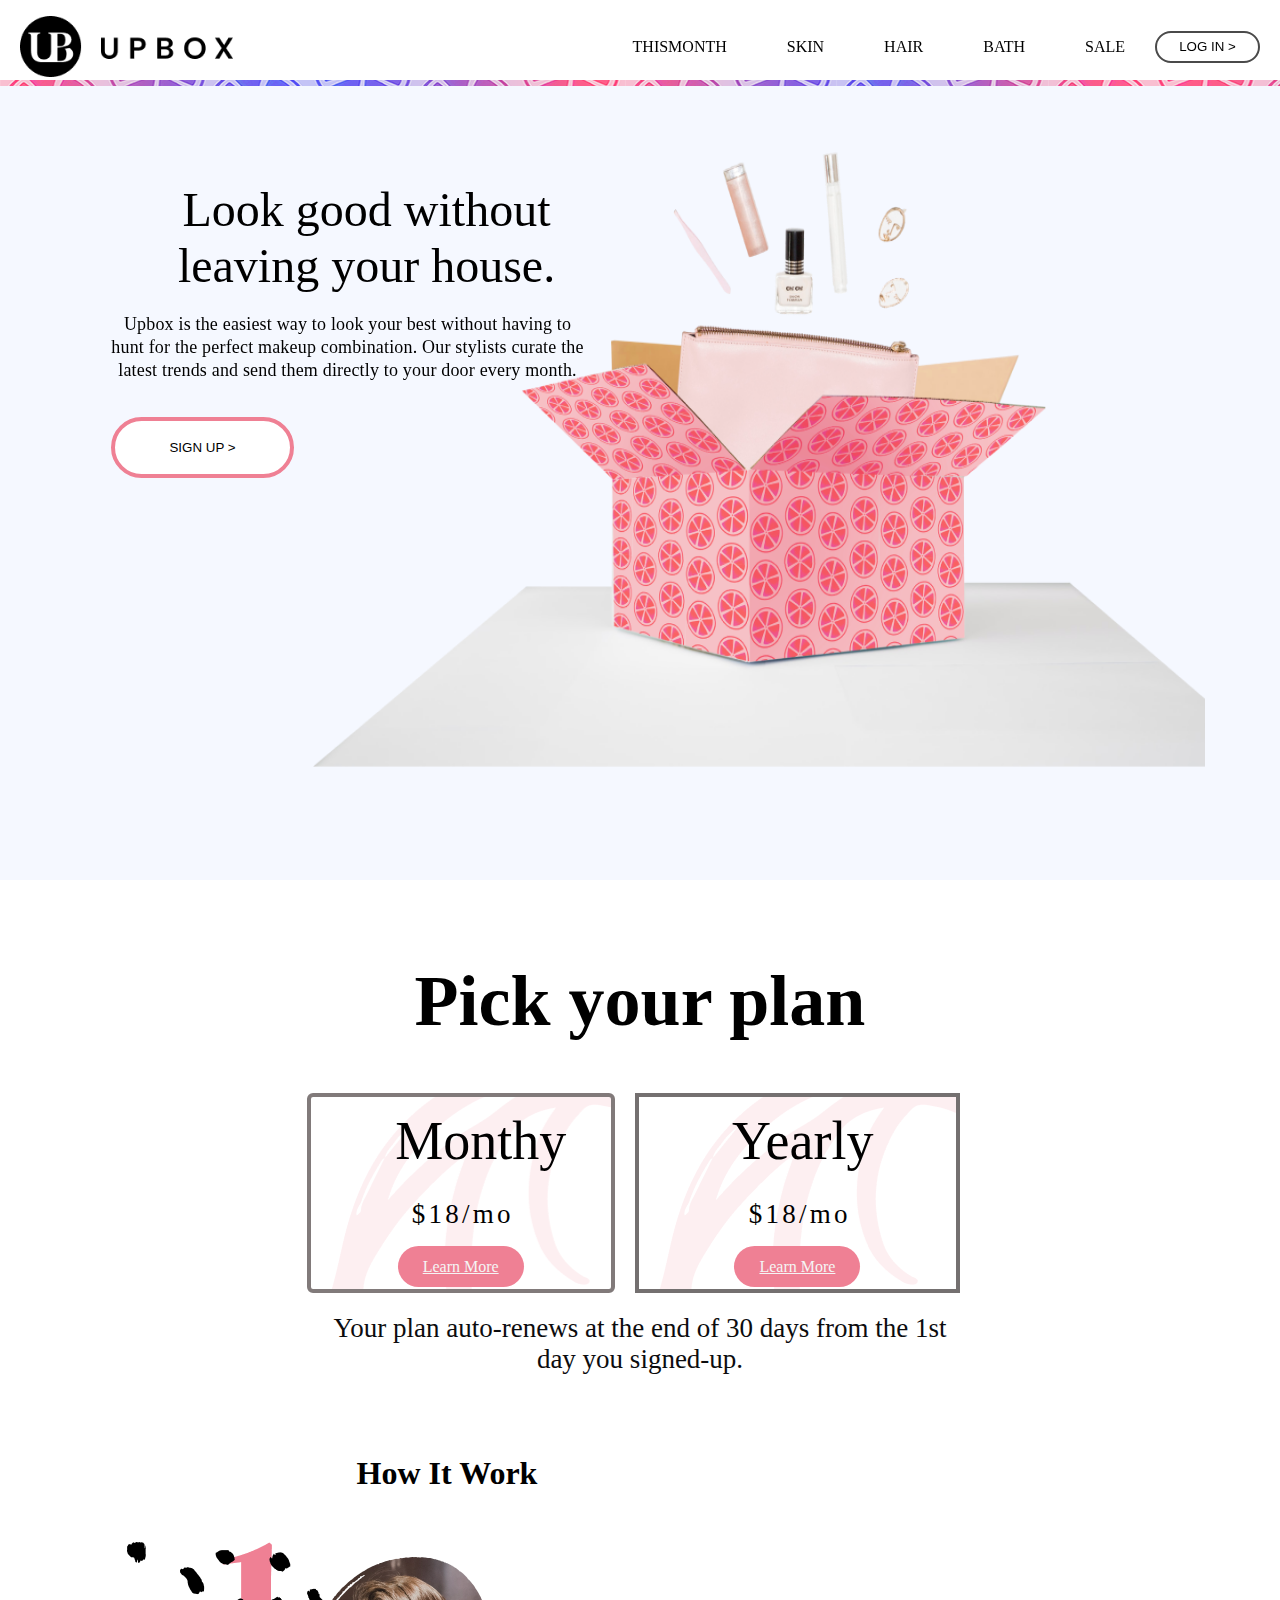
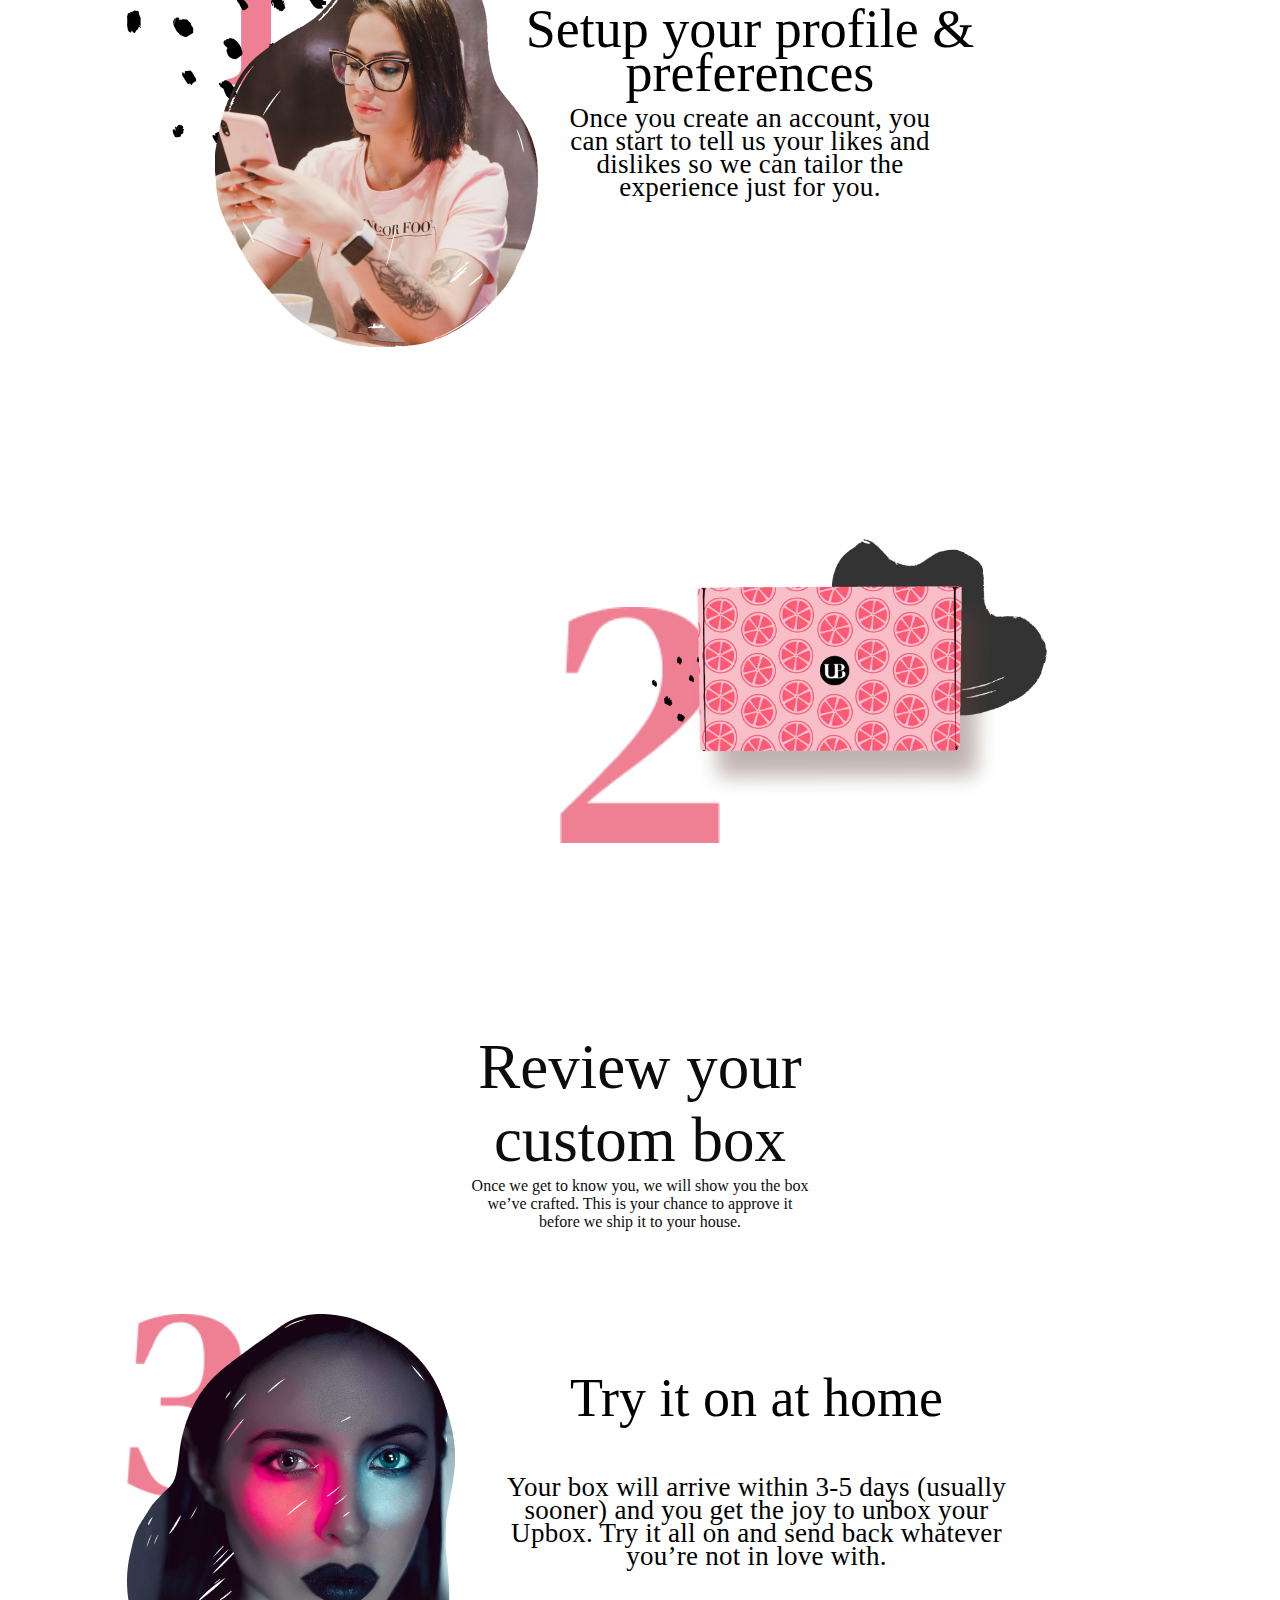
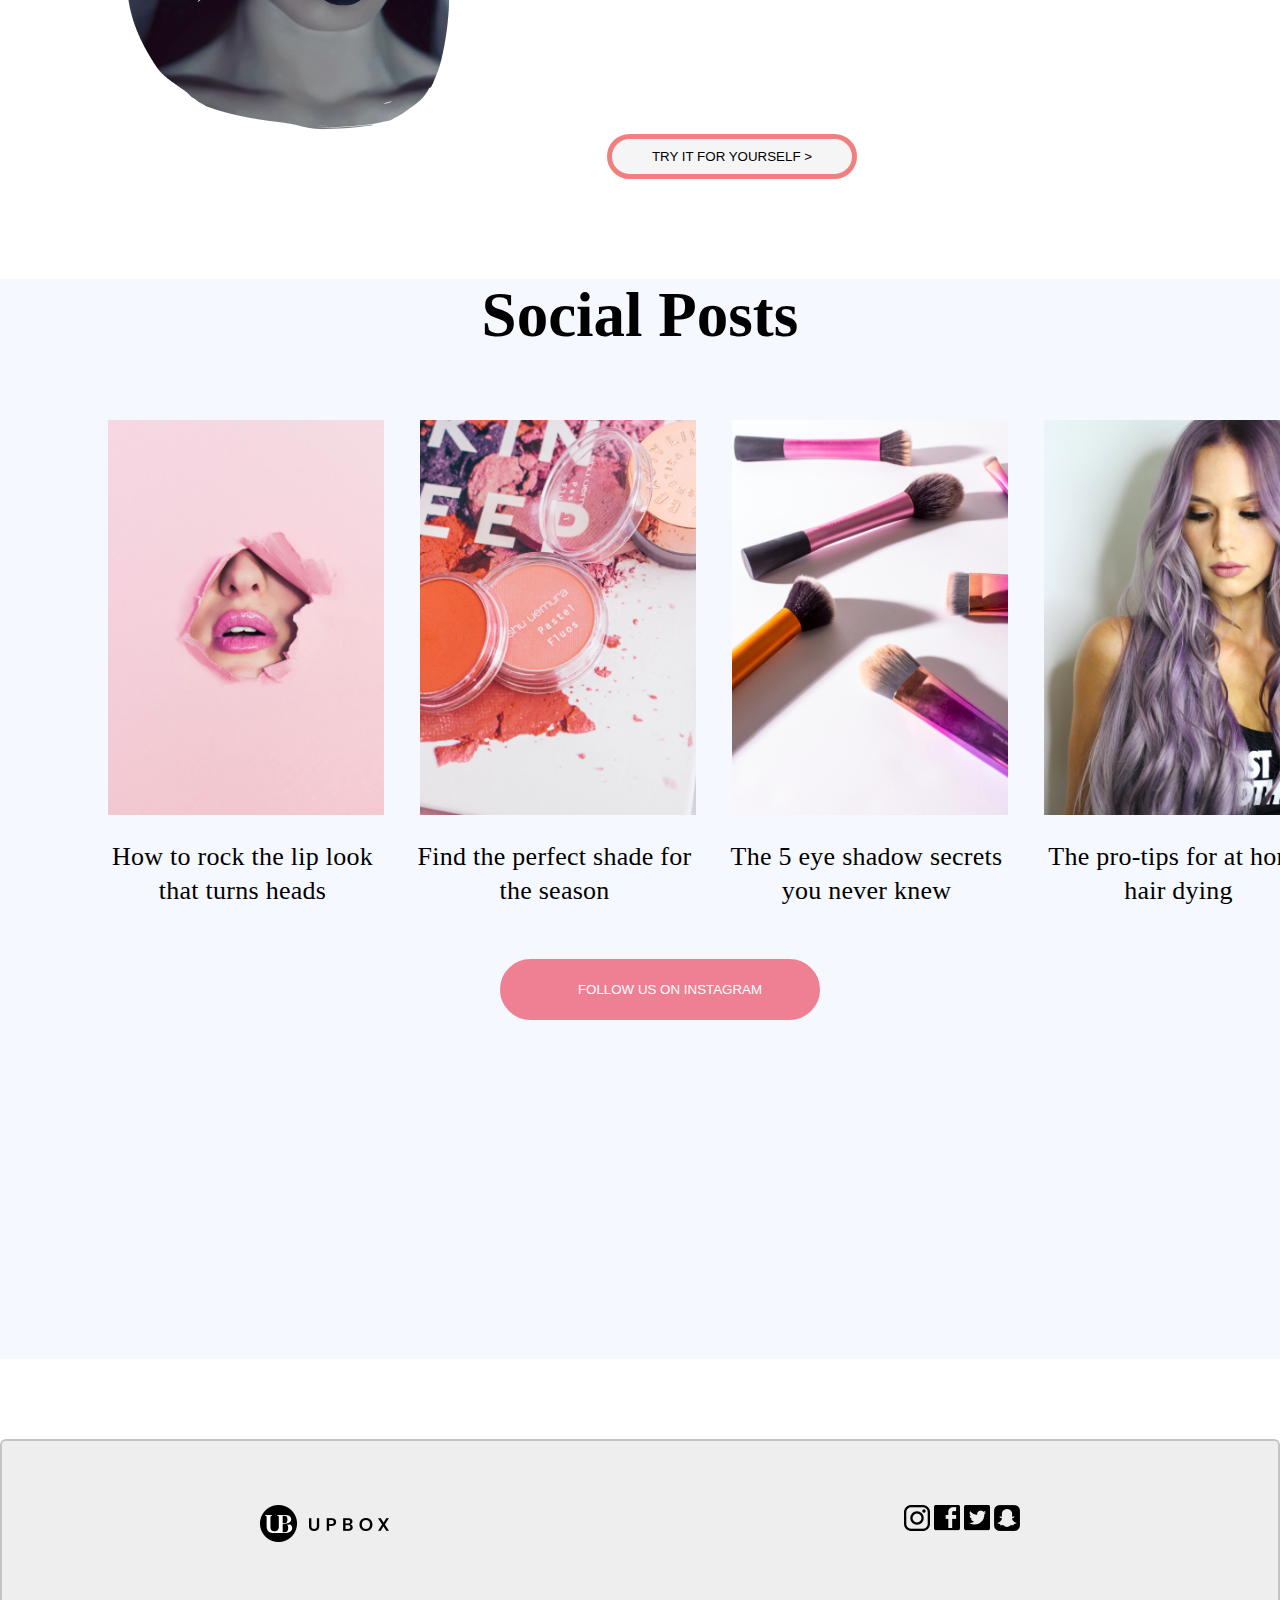
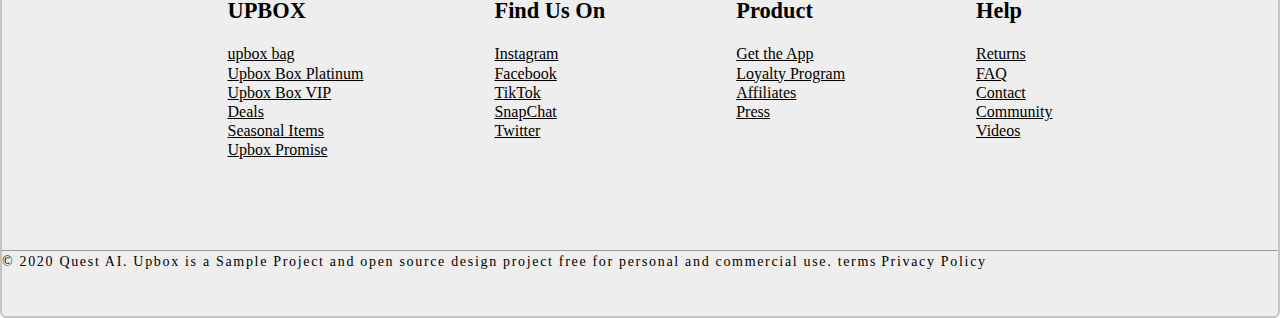
==== index.html @ d3a693ea "first commit" ====
<!DOCTYPE html>
<html lang="en">

<head>
  <meta charset="UTF-8" />
  <meta http-equiv="X-UA-Compatible" content="IE=edge" />
  <meta name="viewport" content="width=device-width, initial-scale=1.0" />
  <title>tablate</title>
  <link rel="stylesheet" href="index.css" />
</head>

<body>
  <img class="top-navbar" src="image/TOPBAR 1.png" alt="topnavbar" />
  <nav class="navbar">
    <img class="logo" src="image/Logo.png" alt="logo" />
    <ul class="nav-links">
      <li class="active"><a href="#"></a>THISMONTH</li>
      <li><a href="#"></a>SKIN</li>
      <li><a href="#"></a>HAIR</li>
      <li><a href="#"></a>BATH</li>
      <li><a href="#"></a>SALE</li>
      <button class="ctn-1">LOG IN ></button>

      <!-- <li><a href="#" class="ctn-1">LOG IN ></a></li> -->
    </ul>
    <img src="image/Hamburger.png" alt="" class="menu-btn">
  </nav>

  <!-- <header> -->
    <section class="hero">
    <div class="main-hero-section">
      <div class="hero-left-side">
        <h1>
          Look good without <br />
          leaving your house.
        </h1>
        <p>
          Upbox is the easiest way to look your best without having to hunt
          for the perfect makeup combination. Our stylists curate the latest
          trends and send them directly to your door every month.
        </p>
        <button class="signup">SIGN UP ></button>
      </div>
      <div class="hero-right-side">
        <img src="image/BOX(2).png" alt="heropage" />
      </div>
    </div>
  <!-- </header> -->
    </section>

  <section class="events">
    <div class="title">
      <h1>Pick your plan</h1>
      <div class="line"></div>
  </div>
  <div class="row">
      <div class="col1">
          <h4>Monthy</h4>
          <p>$18/mo</p>
          <a href="#" class="ctn">Learn More</a>
      </div>
          <div class="col2">
              <h4>Yearly</h4>
              <p>$18/mo</p>
              <a href="#" class="ctn">Learn More</a>
          </div>
      
  </div>
  <p>Your plan auto-renews at the end of 
    30 days from the 1st day you signed-up.</p>
  </section>

  <section class="explore">
    <!-- <div class="title"> -->
      <h1>How It Work</h1>
      <div class="line"></div>
    <!-- </div> -->

    <div class="common-section">
      <div class="left-side">
        <figure>
          <img src="image/Group 2.png" alt="section2" />
        </figure>
      </div>
      <div class="right-side">
        <h2>Setup your profile & preferences</h2>
        <p>
          Once you create an account, you can start to tell us your likes and
          dislikes so we can tailor the experience just for you.
        </p>
      </div>
    </div>
  </section>
  <section class="section-4">
    <div class="main-d">
      <img src="image/Group 1.png" alt="" />
      <div class="ss">
        <p class="pp">Review your <br>custom box</p>

        <p>
          Once we get to know you, we will show you the box <br>we’ve crafted.
          This is your chance to approve it<br> before we ship it to your house.
        </p>
      </div>
  </section>
  <section class="explore-2">
    <div class="common-section-2">
      <div class="left-side">
        <figure>
          <img src="image/Mask Group(1).png" alt="">
        </figure>
      </div>
      <div class="right-side">
        <h2>Try it on at home</h2>
        <p>
          Your box will arrive within 3-5 days (usually sooner) and you get
          the joy to unbox your Upbox. Try it all on and send back whatever
          you’re not in love with.
        </p>
      </div>
    </div>
    <button class="try-btn">TRY IT FOR YOURSELF ></button>

  </section>

  <section class="section-6">
    <h2>Social Posts</h2>

    <div class="hed">
      <div class="task">
        <img src="image/img1.png" alt="" />
        <p>How to rock the lip look that turns heads</p>
      </div>
      <div class="task">
        <img src="image/img2.png" alt="" />
        <p>Find the perfect shade for the season</p>
      </div>
      <div class="task">
        <img src="image/img3.png" alt="" />
        <p>The 5 eye shadow secrets you never knew</p>
      </div>
      <div class="task">
        <img src="image/img4.png" alt="" />
        <p>The pro-tips for at home hair dying</p>
      </div>
    </div>
    <button class="btn">FOLLOW US ON INSTAGRAM</button>
  </section>
  <footer class="footer-back">
    <div class="section-footer">
      <div class="left-side-foter">
        <div class="logo-icon">
          <img class="lo" src="image/Logo.png" alt="logo" />
        </div>
        <div class="logo-icon">
          <img src="image/ig.png" alt="logo" />
          <img src="image/fb.png" alt="logo" />
          <img src="image/tw.png" alt="logo" />
          <img src="image/sc.png" alt="logo" />
        </div>
      </div>
      <div class="right">
        <div class="footer-div-2">
          <h4>UPBOX</h4>
          <a href="#">
            <li>upbox bag</li>
          </a>
          <a href="#">
            <li>Upbox Box Platinum</li>
          </a>
          <a href="#">
            <li>Upbox Box VIP</li>
          </a>
          <a href="#">
            <li>Deals</li>
          </a>
          <a href="#">
            <li>Seasonal Items</li>
          </a>
          <a href="#">
            <li>Upbox Promise</li>
          </a>
        </div>
        <div class="footer-div-2">
          <h4>Find Us On</h4>
          <a href="#">
            <li>Instagram</li>
          </a>
          <a href="#">
            <li>Facebook</li>
          </a>
          <a href="#">
            <li>TikTok</li>
          </a>
          <a href="#">
            <li>SnapChat</li>
          </a>
          <a href="#">
            <li>Twitter</li>
          </a>
        </div>
        <div class="footer-div-2">
          <h4>Product</h4>
          <a href="#">
            <li>Get the App</li>
          </a>
          <a href="#">
            <li>Loyalty Program</li>
          </a>
          <a href="#">
            <li>Affiliates</li>
          </a>
          <a href="#">
            <li>Press</li>
          </a>
        </div>
        <div class="footer-div-2">
          <h4>Help</h4>
          <a href="#">
            <li>Returns</li>
          </a>
          <a href="#">
            <li>FAQ</li>
          </a>
          <a href="#">
            <li>Contact</li>
          </a>
          <a href="#">
            <li>Community</li>
          </a>
          <a href="#">
            <li>Videos</li>
          </a>
        </div>
      </div>
    </div>
    <hr>
    <div class="footer-BG">
      <p>
        © 2020 Quest AI. Upbox is a Sample Project and open source design
        project free for personal and commercial use.
      </p>
      <p>terms</p>
      <p>Privacy Policy</p>
    </div>
  </footer>

  <script>
    const menuBtn = document.querySelector(".menu-btn");
    const navLinks = document.querySelector(".nav-links");
    menuBtn.addEventListener("click", () => {
      navLinks.classList.toggle("mobile-menu");
      console.log("click me");
    });
  </script>



</body>

</html>

<!-- 
  <!DOCTYPE html>
  <html lang="en">
    <head>
      <meta charset="UTF-8" />
      <meta http-equiv="X-UA-Compatible" content="IE=edge" />
      <meta name="viewport" content="width=device-width, initial-scale=1.0" />
      <title>Document</title>
      <link rel="stylesheet" href="tablat.css" />
    </head>
    <body>
      <nav class="navbar">
          <img class="logo" src="image/Logo.png" alt="logo">
          <ul class="nav-links">
          <li class="active"><a href="#"></a>Home</li>
          <li><a href="#"></a>Tours</li>
          <li><a href="#"></a>Explore</li>
          <li><a href="#"></a>About</li>
          <li class="ctn"><a href="#" class="ctn">Contact</a></li>
        </ul>
        <img src="image/Hamburger.png" alt="" class="menu-btn" />
      </nav>
  
      <header>
          <div class="main-hero-section">
              <div class="hero-left-side">
                <h1>
                  Look good without <br />
                  leaving your house.
                </h1>
                <p>
                  Upbox is the easiest way to look your best without having to hunt
                  for the perfect makeup combination. Our stylists curate the latest
                  trends and send them directly to your door every month.
                </p>
                <button>SIGN UP ></button>
              </div>
              <div class="hero-right-side">
                <img src="image/BOX(2).png" alt="heropage" />
              </div>
            </div>
    
      </header> -->
---- index.css ----
* {
  margin: 0;
  padding: 0;
  box-sizing: border-box;
}
.explore-2 figure {
  background-image: url(image/3.png);
  margin-top: 3px;
  background-size: 120px;
  background-repeat: no-repeat;
  background-position: 0px 0px;
}

.section-4 img {
  background-image: url(image/2\(1\).png);
  background-size: 10rem;
  background-repeat: no-repeat;
  background-position: 150px 200px;
}
body .top-navbar {
  /* display: block; */
  position: fixed;
  position: top;
}

.navbar {
  /* background-color: #ffffff; */
  margin-top: 10;
  position: fixed;
  display: flex;
  justify-content: space-between;
  padding: 20px;
}
ul {
  list-style: none;
}

.nav-links {
  display: flex;
  align-items: center;
}
.nav-links li {
  margin: 0 30px;
}
nav {
  /* position: fixed; */
  height: 101px;
  left: 0px;
  right: 0px;
  top: -4px;
}
.ctn-1 A {
  text-decoration: none;
}
.ctn-1 {
  box-sizing: border-box;

  /* position: absolute; */
  width: 105px;
  height: 32px;
  left: 0px;
  top: 0px;

  background: #ffffff;
  border: 2px solid #4a4a4a;
  border-radius: 300px;
}

.ctn {
  width: 300px;
  height: 61px;
  left: 184px;
  top: 177px;

  margin: 5 10px;
  padding: 12px 25px;
  background-color: #ef8094;
  border-radius: 30px;
  color: whitesmoke;
}

.hero {
  background: #f5f8ff;
  height: 800px;
  width: 1440px;
  left: 0px;
  top: 0px;
  border-radius: 0px;
}

.main-hero-section .hero-left-side {
  flex-direction: column;
  position: absolute;
  width: 511px;
  height: 318px;
  left: 111px;
  top: 182px;
}

.main-hero-section .hero-left-side p {
  position: absolute;
  width: 473px;
  height: 96px;
  left: 0px;
  top: 131px;

  font-family: "DM Sans";
  font-style: normal;
  font-weight: 400;
  font-size: 18px;
  line-height: 23px;
  letter-spacing: 0.01em;

  color: #000000;
}

.main-hero-section .hero-left-side h1 {
  position: absolute;
  width: 511px;
  height: 112px;
  left: 0px;
  top: 0px;

  font-family: "DM Serif Display";
  font-style: normal;
  font-weight: 400;
  font-size: 48px;
  line-height: 56px;

  /* or 117% */

  color: #000000;
}
.main-hero-section .hero-left-side button {
  position: absolute;
  width: 183px;
  height: 61px;
  left: 0px;
  top: 235px;

  background: #ffffff;
  border: 4px solid #ef8094;
  border-radius: 300px;
}

.main-hero-section .hero-right-side img {
  /* background-color: #ef8094; */
  position: absolute;
  width: 892px;
  height: 800px;
  left: calc(50% - 1092px / 2 + 218.5px);
  top: 150px;
  z-index: 1;
}

/* .main-hero-section .hero-right-side {
  background: url(image/Marker.png);
  background-repeat: no-repeat;

  width: 276.32px;
  height: 398.26px;
  margin-left: calc(50% - 15.32px / 2 + 100.99px);
  top: 143.58px;
} */

section {
  text-align: center;
  width: 50%;
  margin: 80px auto;
  /* padding: 20px; */
}
.title {
  text-align: center;
  font-size: 4vmin;
  color: #000000;
}
/* .line {
  width: 245.22px;
  height: 16.79px;
  margin-left: calc(14% - 245.22px / 2 + 247.96px);
  top: 77.38px;

  background: #000000;
  transform: rotate(-178.84deg);
} */

.row {
  display: flex;
  /* align-items: center; */
  justify-content: space-around;
}

.row h4 {
  width: 131px;
  height: 49px;
  left: calc(0% - 131px / 2 - 5px);
  top: 50px;

  font-family: "DM Serif Text";
  font-style: normal;
  font-weight: 500;
  font-size: 6vmin;
  line-height: 49px;
  text-align: center;
  z-index: 1;
  color: #000000;
}
.row p {
  width: 173px;
  height: 57px;
  margin-left: calc(52% - 173px / 2 - 4px);
  margin-bottom: 15px;
  font-family: "DM Sans";
  font-style: normal;
  font-weight: 400;
  font-size: 44px;
  line-height: 57px;
  text-align: center;
  letter-spacing: 0.12em;

  color: #000000;
}
.events p {
  margin-top: 20px;
  font-size: 3vmin;
}
.row .col2 {
  background-image: url(image/Vector\(1\).png);

  box-sizing: border-box;
  width: 575px;
  height: 200px;
  margin-left: 20px;
  top: 0px;

  border: 4px solid #747070;
}
.row .col1 {
  background-image: url(image/Vector\(1\).png);
  box-sizing: border-box;

  width: 545px;
  height: 200px;
  margin-left: calc(40% - 575px / 2);
  top: 0px;
  border: 4px solid #817a7a;
  border-radius: 6px;
}
.row .col:hover {
  border-color: #368ef3;
}
.events .row {
  padding-left: 30px;
  justify-content: space-between;
  margin-top: 50px;
}

h4 {
  font-size: 3vmin;
  color: #1f1f22;
  margin: 20px auto;
}
p {
  text-align: center;
  color: #0c0c0e;
}

.events .ctn {
  margin-top: 30px;
}
.explore {
  margin-left: calc(50% - 1237px / 2 + 105.5px);
}
.explore .common-section {
  margin-top: 50px;
  display: flex;
}
.explore .common-section .left-side {
  width: 257.47px;
  height: 385.41px;
  left: 32.76px;
  top: 3.12px;
}

.explore .common-section .left-side {
  background-image: url(image/1.png);
  background-repeat: no-repeat;
  /* backface-visibility: inherit; */
  /* background-clip: border-box; */
  background-position-x: center;
  min-zoom: 3%;
  z-index: 4;
}
.explore .common-section .right-side {
  width: 511px;
  height: 149px;
  margin-left: 45px;
  margin-top: 65px;
  flex-direction: column;
  font-family: "DM Serif Text";
  font-style: normal;
  font-weight: 400;
  font-size: 36px;
  line-height: 44px;
  color: #000000;
}

.explore .common-section .right-side h2 {
  width: 511px;
  height: 100px;
  margin-left: 65px;
  top: 65px;

  font-family: "DM Serif Text";
  font-style: normal;
  font-weight: 400;
  font-size: 6vmin;
  line-height: 44px;
  color: #000000;
}

.explore .common-section .right-side p {
  margin-bottom: 20px;
  margin-left: 130px;
  /* width: 40px; */

  font-family: "DM Sans";
  font-style: normal;
  /* font-weight: 200; */
  font-size: 3vmin;
  line-height: 23px;
  letter-spacing: 0.01em;

  color: #000000;
}

.section-4 {
  /* background-color: rebeccapurple; */
  flex-direction: column;
  margin-bottom: 40px;
}
.section-4 img {
  margin-left: 90px;
  height: 500px;
  /* background-color: aqua; */
  margin-bottom: 120px;
}

.section-4 .ss {
  padding-top: 0px;
}
.section-4 .pp {
  /* margin-bottom: 2000px; */
  font-size: 7vmin;
}

.explore-2 {
  margin-left: calc(50% - 1237px / 2 + 105.5px);
  /* margin-top: 1318px; */
}
.explore-2 .common-section-2 {
  margin-top: 50px;
  display: flex;
}

.explore-2 .common-section-2 .right-side {
  width: 511px;
  height: 149px;
  margin-left: 45px;
  margin-top: 65px;
  flex-direction: column;
  font-family: "DM Serif Text";
  font-style: normal;
  font-weight: 400;
  font-size: 36px;
  line-height: 44px;
  color: #000000;
}

.explore-2 .common-section-2 .right-side h2 {
  width: 511px;
  height: 100px;
  left: 474px;
  top: 65px;

  font-family: "DM Serif Text";
  font-style: normal;
  font-weight: 400;
  font-size: 6vmin;
  line-height: 44px;
  color: #000000;
}

.explore-2 .common-section-2 .right-side p {
  margin-bottom: 20px;

  font-family: "DM Sans";
  font-style: normal;
  font-size: 3vmin;
  line-height: 23px;
  letter-spacing: 0.01em;

  color: #000000;
}
.try-btn {
  margin-bottom: 20px;
  margin-left: 480px;
  border: solid 5px;
  border-color: lightcoral;
  background: whitesmoke;
  height: 45px;
  width: 250px;
  color: black;
  border-radius: 300px;
}
.try-btn:hover {
  border-radius: 300px;
  border-color: #6ca7eb;
}

.section-6 {
  height: 120vh;
  width: 100%;
  background: #f5f8ff;
}
.section-6 .hed {
  display: flex;
  justify-items: center;
  margin-left: 90px;
  /* margin: 30px 30px 80px 30px; */
}
.section-6 h2 {
  margin-top: 80px;
  font-family: "DM Serif Text";
  font-style: normal;
  font-size: 7vmin;
  text-align: center;

  color: #000000;
}
.section-6 .hed {
  /* padding-top: 40px; */
  text-align: center;
  font-size: 3vmin;
  width: 30px;
  margin-top: 50px;
  font-family: "DM Serif Text";
  font-style: normal;
}
.section-6 .task p {
  width: 305px;
  height: 119px;
  left: 0px;
  top: 568px;

  font-family: "DM Sans";
  font-style: normal;
  font-weight: 400;
  font-size: 26px;
  line-height: 34px;
  letter-spacing: 0.01em;

  color: #000000;
}

.section-6 .task img {
  padding: 18px;

  width: 312px;
  height: 431px;
  left: 0px;
  top: 106px;
}
.section-6 .btn {
  box-sizing: border-box;

  width: 320px;
  height: 61px;
  margin-left: 40px;
  top: 0px;

  background: #ef8094;
  border: 4px solid #ef8094;
  border-radius: 300px;
  color: #ffffff;
}
.section-6 button {
  padding-left: 20px;
}

footer {
  width: 100%;
  height: 49vh;
}

footer {
  box-sizing: border-box;
  position: absolute;
  height: 479px;
  background: #eeeeee;
  border: 2px solid #c4c4c4;
  border-radius: 6px;
  list-style: none;
}
footer:hover {
  border: solid 25pz;
  border-color: #eb5470;
}

footer .section-footer .left-side-foter {
  /* padding: 0 2rem; */
  display: flex;
  justify-content: space-around;
}
footer .section-footer .left-side-foter .logo-icon {
  /* padding: 0 10rem; */
  grid-template-columns: 1fr 1fr;

  /* padding: 20rem; */
}
footer .section-footer .right {
  padding: 0 10rem;
  display: flex;
  justify-content: space-around;
}
footer .section-footer .left-side-foter .logo-icon .lo {
  /* padding: 1rem; */
  width: 129px;
  height: 37px;
  left: 4px;
  top: 27px;
}

.section-footer .left-side-foter .logo-icon {
  margin-top: 4rem;
}

footer .section-footer .right {
  margin-top: 2rem;
}

footer div h4 {
  color: #000000;
  font-size: 1.4rem;
  text-transform: capitalize;
}

footer div a {
  color: black;
  width: 2rem;
  font: size 1vmin;
  line-height: 120%;
}

footer hr {
  margin-top: 90px;
}
footer .footer-BG p {
  width: 1059px;
  height: 29px;
  left: 110px;
  top: 4715px;
  text-align: center;
  display: inline;

  font-family: "DM Sans";
  font-style: normal;
  font-weight: 500;
  font-size: 14px;
  line-height: 18px;
  letter-spacing: 0.12em;

  color: #000000;
}

@media only screen and (max-width: 810px) {
  .top-navbar {
    position: fixed;
    height: 10px;
    left: 0px;
    right: 0px;
    top: 0px;

    background: url(TOPBAR.png);
  }

  .navbar {
    position: fixed;
    height: 70px;
    left: 0px;
    right: 0px;
    top: 11px;

    background: #ffffff;
  }
  ul {
    list-style: none;
  }

  .nav-links {
    display: flex;
    align-items: center;
  }
  .nav-links li {
    margin: 0 30px;
  }
  nav {
    position: fixed;
    height: 101px;
    left: 0px;
    right: 0px;
    top: -4px;
  }

  .ctn {
    padding: 8px 15px;
    background-color: #ef8094;
    border-radius: 30px;
    color: whitesmoke;
  }

  .events {
    width: 675px;
    height: 325px;
    left: calc(50% - 675px / 2 + 0.5px);
    top: 578px;
  }

  .row {
    display: flex;
    align-items: center;
    padding: 30px;
    justify-content: space-between;
  }
  .row .col div {
    width: 80%;
  }
  .row .col {
    background-image: url(image/Vector\(1\).png);
    display: flex;
    width: 300px;
    height: 160px;
    border: solid 2px;
    flex-direction: column;
    align-items: center;
  }
  .row .col1 .col2:hover {
    border-color: #368ef3;
  }
  .events .row {
    margin-top: 50px;
  }

  h4 {
    font-size: 3vmin;
    color: #1f1f22;
    margin: 20px auto;
  }
  p {
    text-align: center;
    color: #0c0c0e;
  }

  .events .ctn {
    margin-top: 30px;
  }
  .events p {
    margin-top: 0px;
    font-size: 3vmin;
  }
  .explore {
    padding-left: 80px;
  }
  .explore .common-section .left-side img {
    width: 297.47px;
    height: 355.41px;
    margin-left: 47.76px;
    top: 3.12px;
  }
  .explore .common-section {
    width: 730.47px;
    height: 315.42px;
    margin-left: 36.38px;
    top: 89.83px;
    margin-top: 50px;
    display: flex;
  }

  .explore h1 {
    text-decoration: underline;
    position: relative;

    width: 406.07px;
    height: 118.41px;
    left: 202.64px;
    top: 0px;
    font-family: "DM Serif Text";
    font-style: normal;
    font-weight: 400;
    font-size: 42px;
    line-height: 56px;
    /* or 133% */
    text-align: center;
    color: #000000;
  }

  .explore-2 figure {
    background-image: url(image/3.png);
    margin-bottom: 40px;
    background-repeat: no-repeat;
    background-position: right;
    background-position: 100px 40px;
  }

  .explore .common-section .right-side {
    /* padding-right: 400px; */
    margin-right: 400px;
  }
  .explore .common-section .right-side h2 {
    width: 511px;
    height: 100px;
    margin-right: 1000px;
    top: 65px;

    font-family: "DM Serif Text";
    font-style: normal;
    font-weight: 400;
    font-size: 6vmin;
    line-height: 44px;
    color: #000000;
  }

  .explore .common-section .right-side p {
    margin-bottom: 20px;
    width: 400px;
    margin-right: 1000px;

    color: #000000;
  }

  .section-4 {
    width: 979.03px;

    top: 0px;
  }
  .section-4 img {
    margin-left: 0px;
    height: 500px;
    margin-bottom: 120px;
  }

  .section-4 .ss {
    margin-right: 100px;
    margin-bottom: 200px;
  }
  .section-4 .pp {
    font-size: 7vmin;
  }

  .explore-2 .common-section-2 {
    display: flex;
  }

  .explore-2 .common-section-2 .right-side {
    width: 511px;
    height: 149px;
    margin-left: 50px;
    flex-direction: column;
    font-family: "DM Serif Text";
    font-style: normal;
    font-weight: 400;
    font-size: 36px;
    line-height: 44px;
    color: #000000;
  }

  .explore-2 .common-section-2 .right-side h2 {
    width: 450px;
    height: 72.31px;
    margin-right: 50px;

    font-family: "DM Serif Text";
    font-style: normal;
    /* font-weight: 400; */
    font-size: 7vmin;
    /* line-height: 36px; */

    color: #000000;
  }

  .explore-2 .common-section-2 .right-side p {
    margin-bottom: 20px;
    position: absolute;
    width: 359.98px;
    height: 76.29px;
    margin-left: 0px;
    font-family: "DM Sans";
    font-style: normal;
    font-weight: 400;
    font-size: 3vmin;
    line-height: 18px;
    letter-spacing: 0.01em;

    color: #000000;
  }
  .try-btn {
    margin-bottom: 20px;
    margin-left: 480px;
    border: solid 5px;
    border-color: lightcoral;
    background: whitesmoke;
    height: 45px;
    width: 250px;
    color: black;
    border-radius: 300px;
  }
  .try-btn:hover {
    border-radius: 300px;
    border-color: #6ca7eb;
  }
  .common-section-2 .left-side img {
    width: 300px;
    height: 400px;
    margin-left: 150px;
  }

  .section-6 {
    height: 90vh;
    width: 100%;
    background: #f5f8ff;
  }
  .section-6 .hed {
    flex-direction: row;

    /* display: flex; */
  }
  .section-6 h2 {
    margin-top: 80px;
    font-family: "DM Serif Text";
    font-style: normal;
    font-size: 7vmin;
    text-align: center;

    color: #000000;
  }
  .section-6 .hed {
    margin-left: 20px;
    text-align: center;
    font-size: 3vmin;
    width: 30px;
    margin-top: 50px;
    font-family: "DM Serif Text";
    font-style: normal;
  }
  .section-6 .task p {
    width: 150px;
    height: 119px;
    left: 0px;
    top: 568px;

    font-family: "DM Sans";
    font-style: normal;
    font-weight: 400;
    font-size: 20px;
    line-height: 26px;
    letter-spacing: 0.01em;

    color: #000000;
  }

  .section-6 .task img {
    width: 180px;
    height: 331px;
    left: 0px;
    top: 106px;
  }

  .section-6 .task img:hover {
    border-color: #ef8094;
  }

  .section-6 .btn {
    box-sizing: border-box;

    width: 320px;
    height: 61px;
    margin-left: 200px;
    top: 0px;

    background: #ef8094;
    border: 4px solid #ef8094;
    border-radius: 300px;
    color: #ffffff;
  }
  .section-6 button {
    padding-left: 20px;
  }

  footer .section-footer .right {
    display: flex;
    justify-content: space-around;
  }
  footer .section-footer .right .footer-div-2 {
    padding: 30px;
  }
  footer hr {
    margin-top: 30px;
  }
  .hero {
    background: #f5f8ff;

    height: 590px;
    width: 1440px;
    left: 0px;
    top: 0px;
    border-radius: 0px;
  }

  .main-hero-section .hero-right-side img {
    margin-top: 130px;
    height: 500px;
    width: 550px;
    margin-left: 30%;
  }
  .main-hero-section .hero-left-side {
    display: flex;
    position: absolute;
    width: 364px;
    height: 267px;
    left: 40px;
    margin-top: 75px;
  }

  .main-hero-section .hero-left-side p {
    position: absolute;
    width: 362px;
    height: 96px;
    left: 0px;
    top: 114px;

    font-family: "DM Sans";
    font-style: normal;
    font-weight: 400;
    font-size: 14px;
    line-height: 18px;
    letter-spacing: 0.01em;

    color: #000000;
  }

  .main-hero-section .hero-left-side h1 {
    position: absolute;
    width: 500px;
    height: 96px;
    margin-right: 20px;
    margin-top: 0px;

    font-family: "DM Serif Display";
    font-style: normal;
    font-weight: 500;
    font-size: 9vmin;
    line-height: 45px;

    /* or 114% */

    color: #000000;
  }
  .main-hero-section .hero-left-side button {
    position: absolute;
    width: 183px;
    height: 61px;
    left: 0px;
    top: 235px;

    background: #ffffff;
    border: 4px solid #ef8094;
    border-radius: 300px;
  }
}

.menu-btn {
  position: absolute;
  top: 30px;
  right: 30px;
  width: 40px;
  cursor: pointer;
  display: none;
}

@media only screen and (max-width: 450px) {
  .menu-btn {
    display: block;
  }
  .navbar {
    background-color: #f5f8ff;
    padding: 0;
  }
  .logo {
    position: absolute;
    height: 50px;
    top: 10px;
    left: 30px;
  }
  .nav-links {
    flex-direction: column;
    width: 100%;
    height: 100vh;
    justify-content: center;
    background: whitesmoke;
    margin-top: -900px;
    transition: all 0.5s ease;
  }
  .mobile-menu {
    margin-top: 0px;
    border-bottom-right-radius: 30%;
  }
  .nav-links li {
    margin: 30px auto;
  }
  .events {
    align-items: center;
  }
  .row {
    width: 100%;
    justify-content: space-between;
    /* width: 300px; */
    flex-direction: column;
  }
  .col1 {
    max-width: 90%;
  }
  .row .col2 p{
    font-size: 6vmin;
    text-align: center;
    margin-left: 30px;
  }
  .row .col1 p{
    font-size: 6vmin;
    text-align: center;
    margin-left: 30px;
  }
  .events p {
    
    margin-left: 90px;
    align-items: center;
    width: 200px;
  }
  .row .col2 {
    background-image: url(image/Vector\(1\).png);

    box-sizing: border-box;
    width: 250px;
    height: 200px;
    margin-right: 280px;
    margin-top: 20px;

  }
  .row .col1 {
    background-image: url(image/Vector\(1\).png);
    box-sizing: border-box;
    width: 250px;
    height: 200px;
    margin-left: calc(4% - 575px / 2);
    top: 0px;
    border-radius: 6px;
  }
  .hero {
    height: 900px;
    width: 100%;
  }
  .hero .main-hero-section {
    background: #f5f8ff;

    flex-direction: column;
  }

  .hero .main-hero-section .hero-left-side {
    position: absolute;
    width: 307px;
    height: 493px;
    left: calc(50% - 307px / 2 + 4.5px);
    margin-top: 0px;
  }
  .hero .main-hero-section .hero-left-side h1 {
    position: absolute;
    width: 302px;
    height: 224px;
    left: 5px;
    top: 0px;

    font-family: "DM Serif Text";
    font-style: normal;
    font-weight: 400;
    font-size: 9vmin;
    line-height: 50px;

    color: #000000;
  }
  .hero .main-hero-section .hero-left-side p {
    position: absolute;
    width: 293px;
    height: 166px;
    left: 5px;
    /* top: 210px; */

    font-family: "DM Sans";
    font-style: normal;
    font-weight: 400;
    font-size: 18px;
    line-height: 23px;
    letter-spacing: 0.01em;

    color: #000000;
  }
  .hero .main-hero-section .hero-left-side button {
    position: absolute;
    width: 183px;
    height: 61px;
    left: 40px;
    top: 350px;
  }
  .events h1 {
    font-size: 9vmin;
    margin-right: 300px;
  }
  .hero .main-hero-section .hero-right-side img {
    position: absolute;
    height: 496px;
    width: 400px;
    margin-left: 90px;
    margin-top: 500px;
  }
  .explore h1 {
    position: relative;
    width: 511px;
    height: 149px;
    margin-top: 90px;

    font-family: "DM Serif Text";
    font-style: normal;
    font-weight: 400;
    font-size: 48px;
    line-height: 56px;
    text-align: center;
    color: #000000;
  }
  .explore {
    margin-top: 90%;
    width: 100%;
  }
  .explore .common-section {
    margin-top: 0%;
    padding-left: 150px;
    flex-direction: column;
  }
  .explore .common-section .right-side h2{
    width: 277px;
    height: 96px;
    margin-left: 55px;
    font-family: "DM Sans";
    font-style: normal;
    text-align: center;
    font-size: 9vmin;
    /* margin-right: 55px; */

  }
  .explore .common-section .right-side p {
    width: 277px;
    height: 96px;
    margin-left: 55px;
    font-family: "DM Sans";
    font-style: normal;
    font-weight: 400;
    font-size: 5vmin;
    line-height: 23px;
    letter-spacing: 0.01em;
    color: #000000;
  }
  .explore .common-section .left-side {
    width: 257.47px;
    height: 335.41px;
    margin-left: 42.76px;
    top: 3.12px;
  }
  .section-4 {
    margin-top: 390px;
  }

  .section-4 .ss {
    margin-bottom: 80px;
    margin-right: 600px;
  }
  .section-4 img {
    background-image: url(image/2\(1\).png);
    background-size: 10rem;
    background-repeat: no-repeat;
    background-position: top;
    padding-right: 56px;
  }
  .section-4 img {
    width: 480px;
    height: 380px;
    margin-right: 780px;
    /* padding-right: 30px; */
    top: 0px;
    z-index: 2;
  }

  .section-4 .pp {
    margin-bottom: 30px;
    font-size: 9vmin;
  }
  .explore-2 {
    width: 100%;
  }
  .explore-2 .common-section-2 {
    padding-left: 200px;
    margin: 20px auto;
    flex-direction: column;
  }
  .explore-2 .common-section-2 .right-side h2 {
    width: 270.85px;
    height: 91px;
    left: 34px;
    top: 452px;

    font-family: "DM Serif Text";
    font-style: normal;
    font-weight: 400;
    font-size: 7vmin;
    line-height: 44px;

    color: #000000;
  }
  .explore-2 .common-section-2 .right-side h2 {
    font-size: 9vmin;
    margin-left: 140px;
  }
  .explore-2 .common-section-2 .right-side p {
    width: 281px;
    height: 159px;
    left: 35px;
    margin-top: 5px;

    font-family: "DM Sans";
    font-style: normal;
    font-weight: 400;
    font-size: 18px;
    line-height: 23px;
    letter-spacing: 0.01em;

    color: #000000;
  }
  .explore-2 .try-btn {
    box-sizing: border-box;
    background-color: #368ef3;
    width: 204px;
    height: 51px;
    margin-left: 380px;
    margin-top: 50px;

    background: #ffffff;
    border: 4px solid #ef8094;
    border-radius: 300px;
  }
  .section-6 .hed {
    flex-direction: column;
  }
  .section-6 {
    width: 100%;
    height: 2321.18px;
  }
  .section-6 .btn {
    width: 280px;
    height: 61px;
    margin-left: 60px;
    top: 2494px;
  }
  .section-6 .task img {
    width: 312px;
    height: 431px;
    left: 32px;
    top: 1883px;
  }
  .section-6 .task p {
    width: 312px;
    height: 119px;
    left: 32px;
    top: 1753px;

    font-family: "DM Sans";
    font-style: normal;
    font-weight: 400;
    font-size: 22px;
    line-height: 29px;
    letter-spacing: 0.01em;

    color: #000000;
  }
  .section-6 .task img:hover {
    border-color: #ef8094;
  }

  .footer-back .right {
    padding: 2px;
    display: flex;
  }
  .footer-back {
    height: 550px;
  }

  footer .section-footer .right .footer-div-2 {
    padding: 8px;
  }

  footer .section-footer .right .footer-div-2 li {
    text-decoration: none;
  }
}
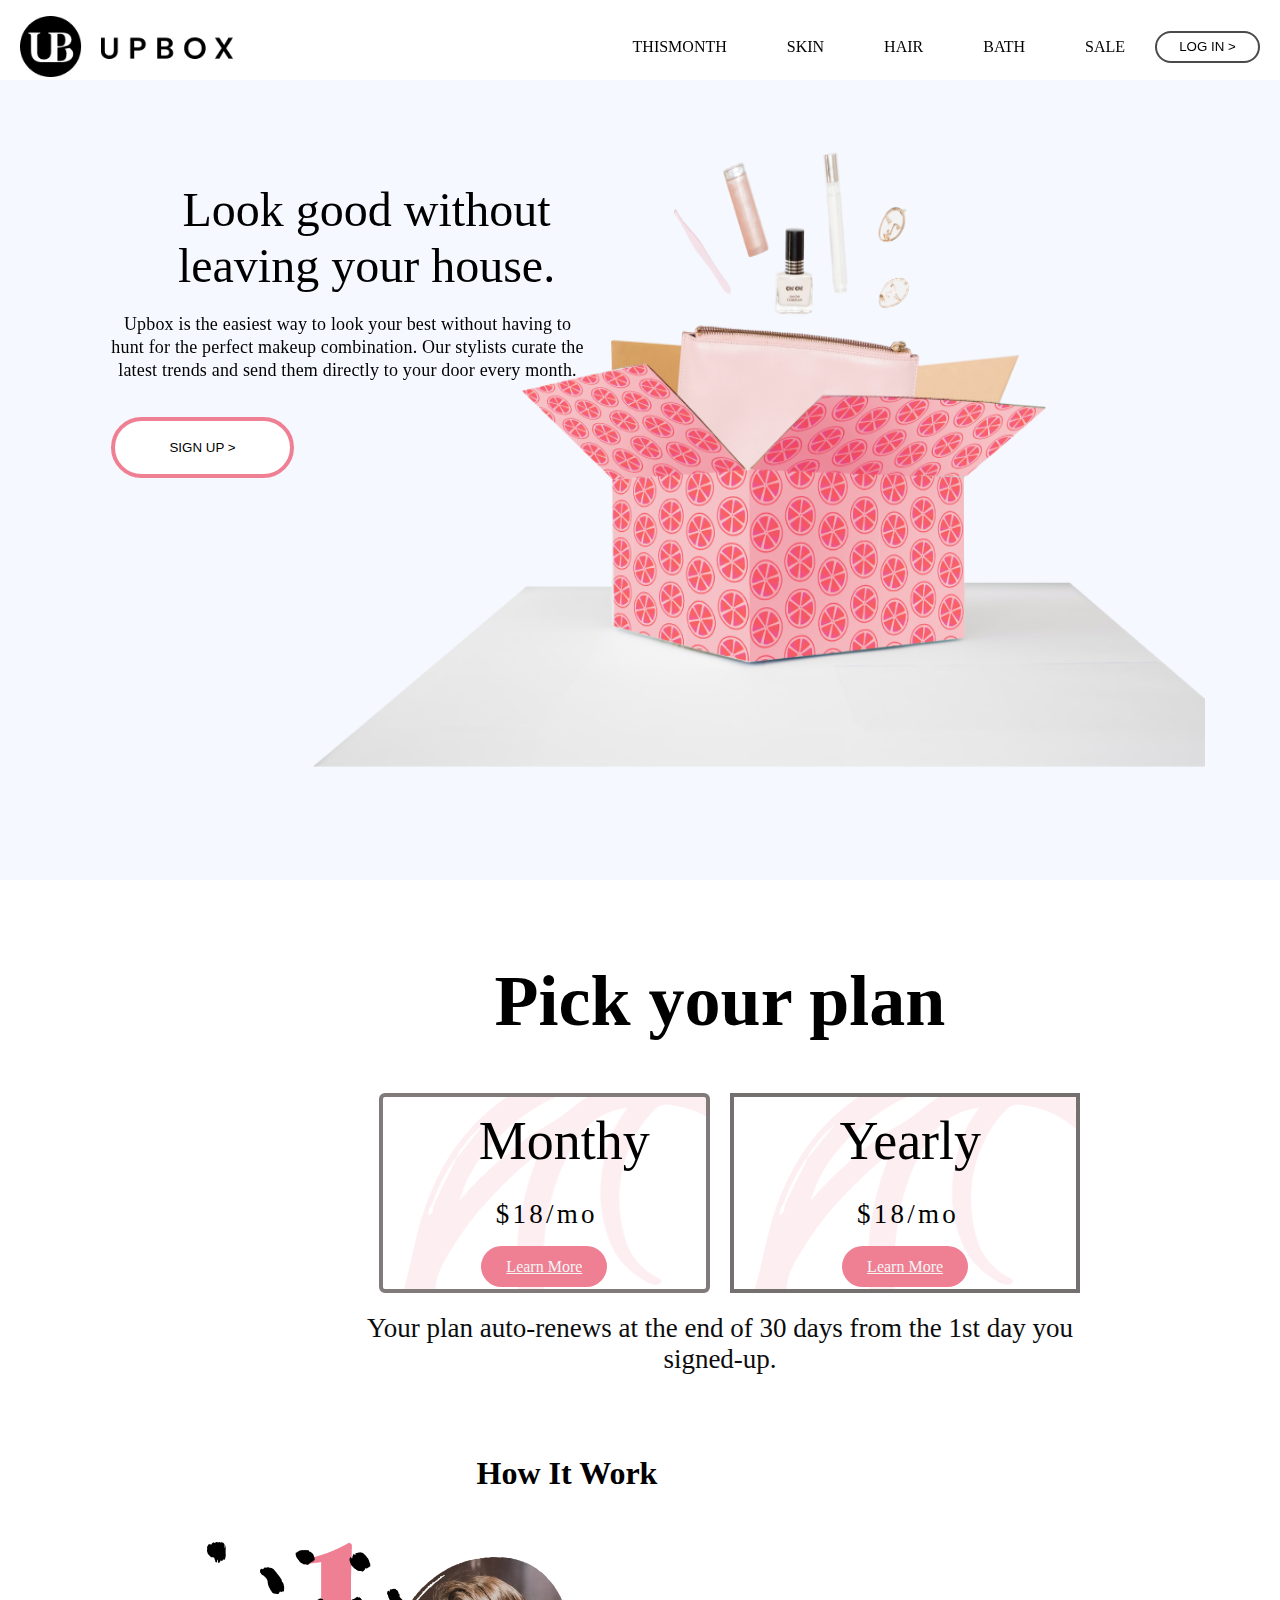
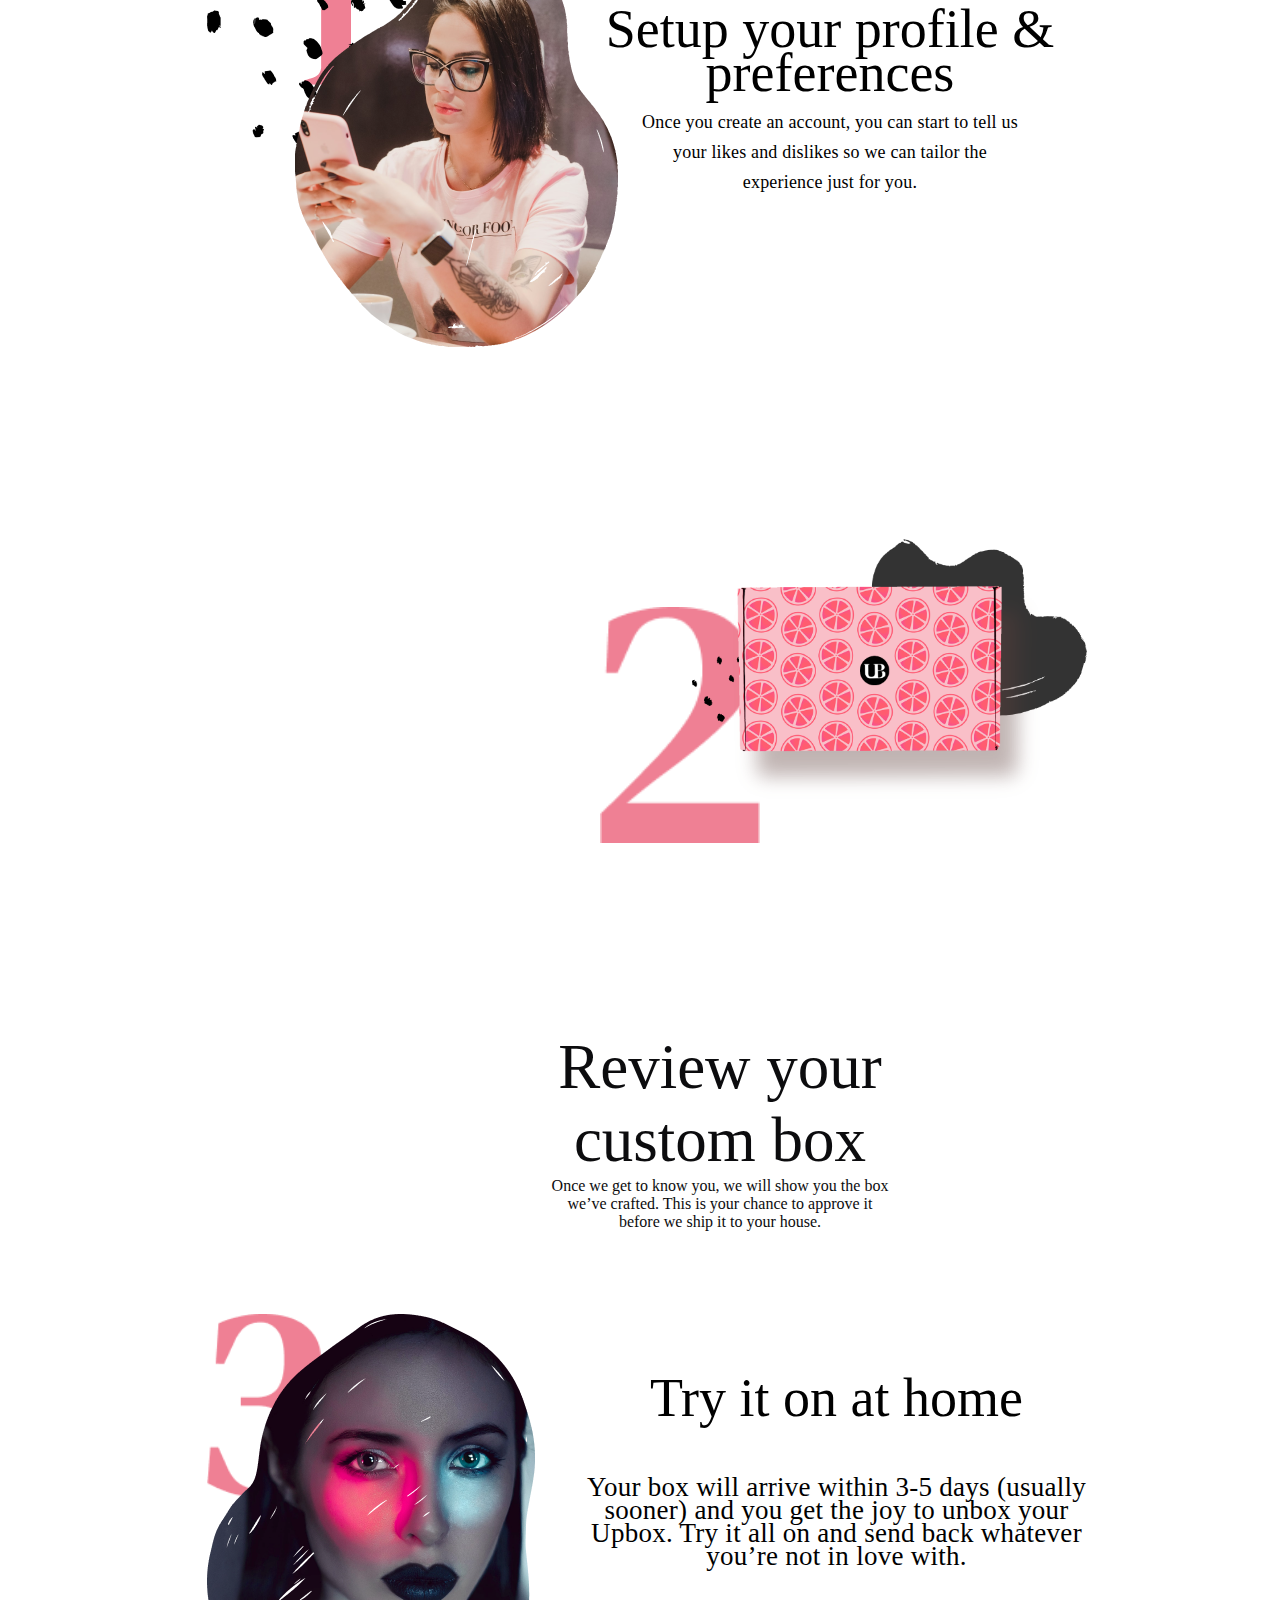
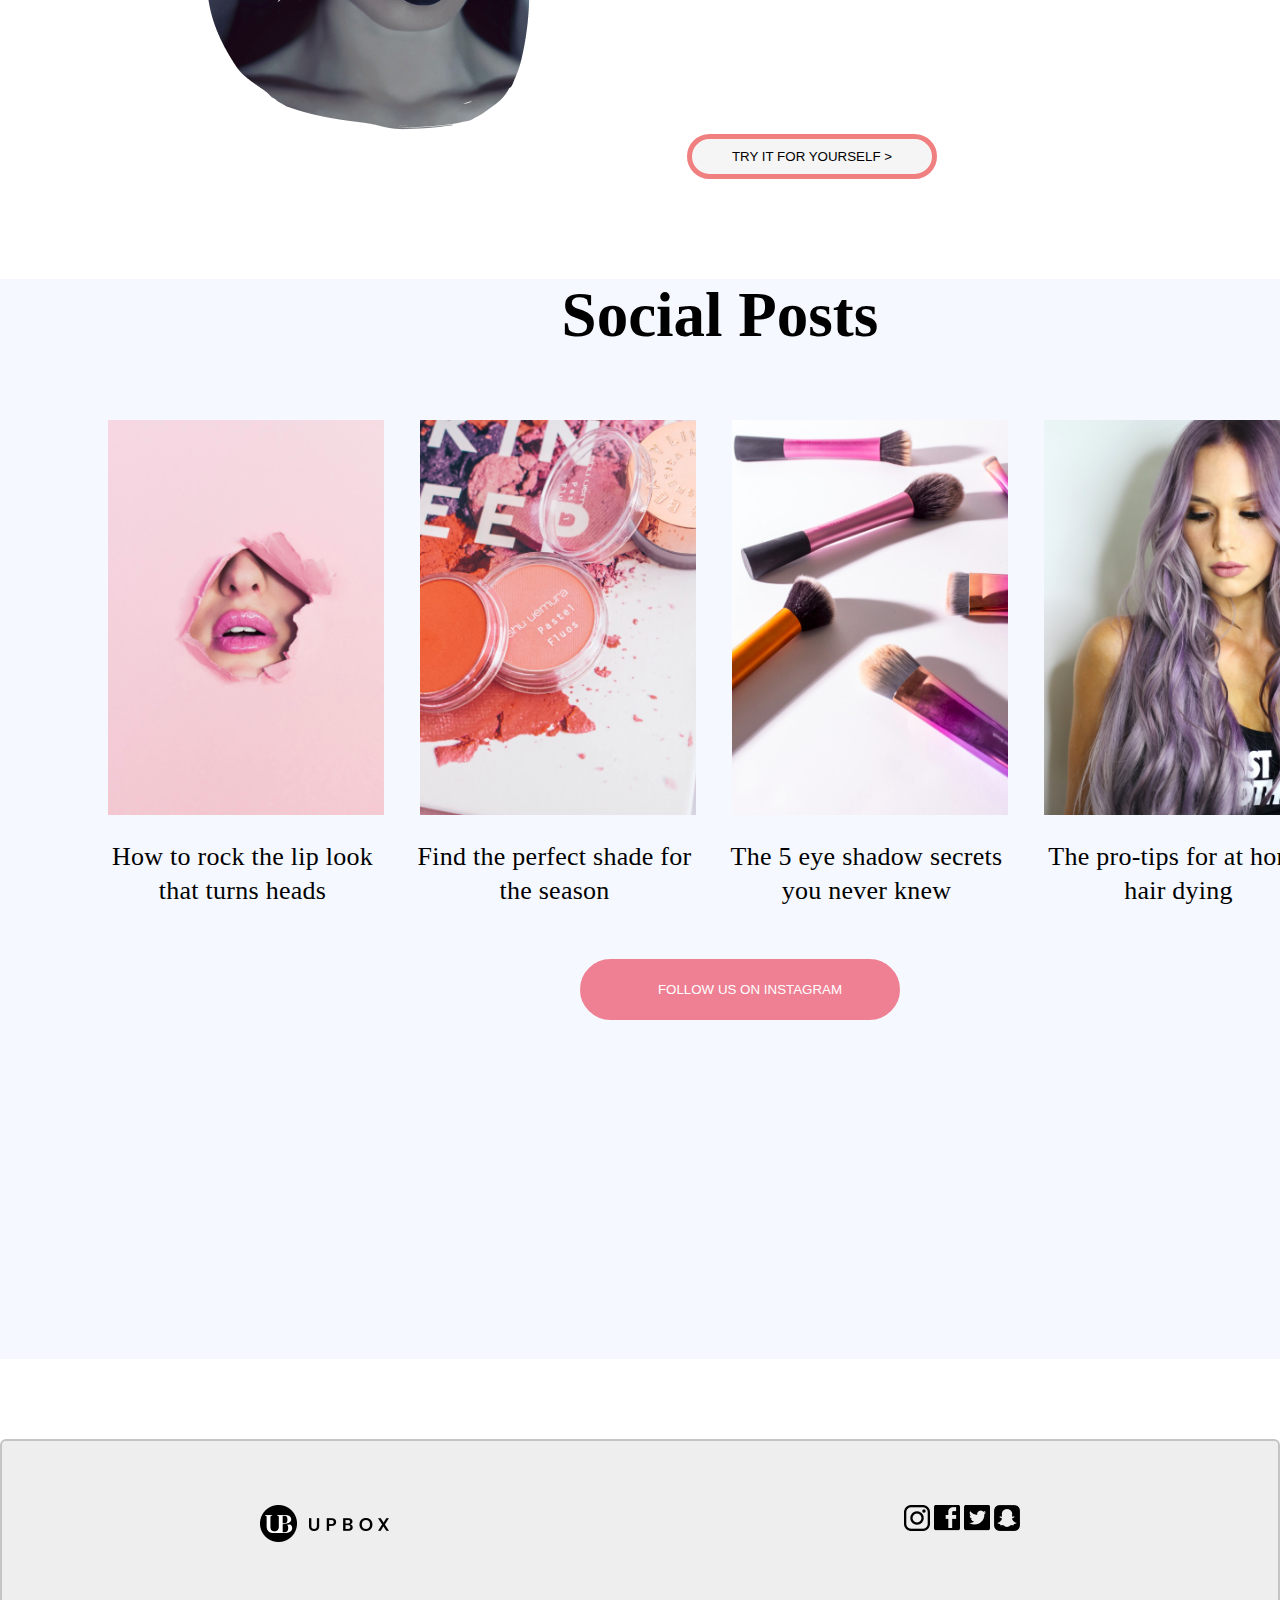
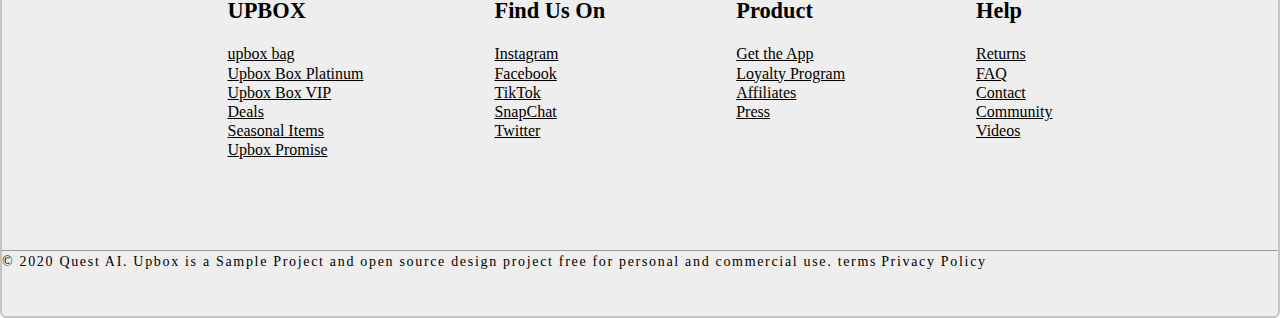
==== commit 271617c2: "first commit" ====
--- a/index.html
+++ b/index.html
@@ -10,7 +10,7 @@
 </head>
 
 <body>
-  <img class="top-navbar" src="image/TOPBAR 1.png" alt="topnavbar" />
+  <div class="top-navbar"></div>
   <nav class="navbar">
     <img class="logo" src="image/Logo.png" alt="logo" />
     <ul class="nav-links">
--- a/index.css
+++ b/index.css
@@ -2,6 +2,12 @@
   margin: 0;
   padding: 0;
   box-sizing: border-box;
+}
+body{
+  width: 1440px;
+  overflow-x: hidden;
+  align-items: center;
+  background: #FFFFFF
 }
 .explore-2 figure {
   background-image: url(image/3.png);
@@ -17,12 +23,18 @@
   background-repeat: no-repeat;
   background-position: 150px 200px;
 }
-body .top-navbar {
-  /* display: block; */
+/* body .top-navbar {
+  background: url(TOPBAR.png);
+
+  display: block;
   position: fixed;
   position: top;
-}
-
+} */
+.navbar {
+  background: url(TOPBAR.png);
+  position: fixed;
+  background-position:top;
+}
 .navbar {
   /* background-color: #ffffff; */
   margin-top: 10;
@@ -82,7 +94,7 @@
 .hero {
   background: #f5f8ff;
   height: 800px;
-  width: 1440px;
+  width: 100%;
   left: 0px;
   top: 0px;
   border-radius: 0px;
@@ -174,15 +186,7 @@
   font-size: 4vmin;
   color: #000000;
 }
-/* .line {
-  width: 245.22px;
-  height: 16.79px;
-  margin-left: calc(14% - 245.22px / 2 + 247.96px);
-  top: 77.38px;
-
-  background: #000000;
-  transform: rotate(-178.84deg);
-} */
+
 
 .row {
   display: flex;
@@ -327,8 +331,8 @@
   font-family: "DM Sans";
   font-style: normal;
   /* font-weight: 200; */
-  font-size: 3vmin;
-  line-height: 23px;
+  font-size: 2vmin;
+  line-height: 30px;
   letter-spacing: 0.01em;
 
   color: #000000;
@@ -981,20 +985,40 @@
 .menu-btn {
   position: absolute;
   top: 30px;
-  right: 30px;
+  margin-left: 250px;
   width: 40px;
   cursor: pointer;
   display: none;
 }
 
 @media only screen and (max-width: 450px) {
+  body{
+    overflow: hidden;
+    width: 100%;
+    align-items: center;
+  }
+  .top-navbar {
+    background: url(TOPBAR.png);
+
+  }
+
+  /* .navbar {
+    width: 0%;
+    position: fixed; */
+    /* height: 70px; */
+    /* left: 0px;
+    right: 0px;
+    top: 11px; */
+
+    /* background: #a51414;
+  } */
   .menu-btn {
     display: block;
   }
-  .navbar {
+  /* .navbar {
     background-color: #f5f8ff;
     padding: 0;
-  }
+  } */
   .logo {
     position: absolute;
     height: 50px;
@@ -1012,7 +1036,7 @@
   }
   .mobile-menu {
     margin-top: 0px;
-    border-bottom-right-radius: 30%;
+    border-bottom-left-radius: 2%;
   }
   .nav-links li {
     margin: 30px auto;
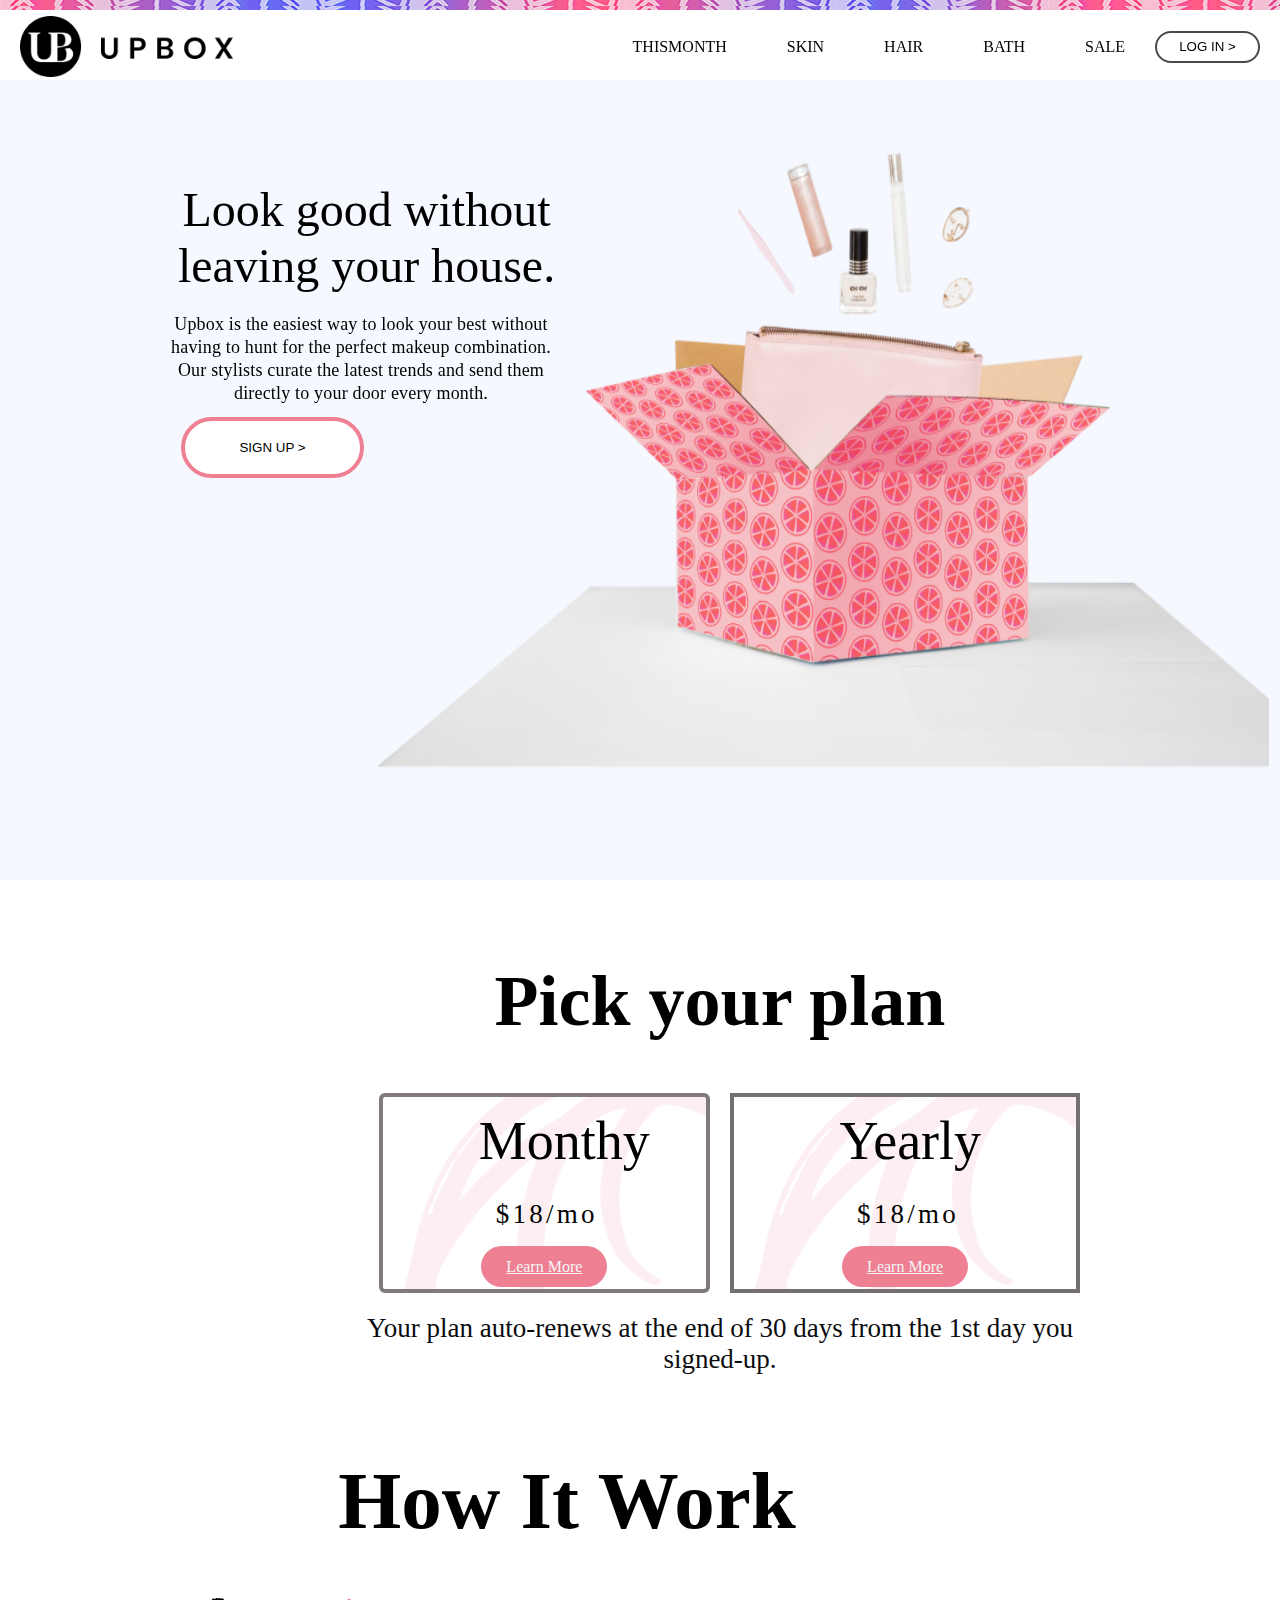
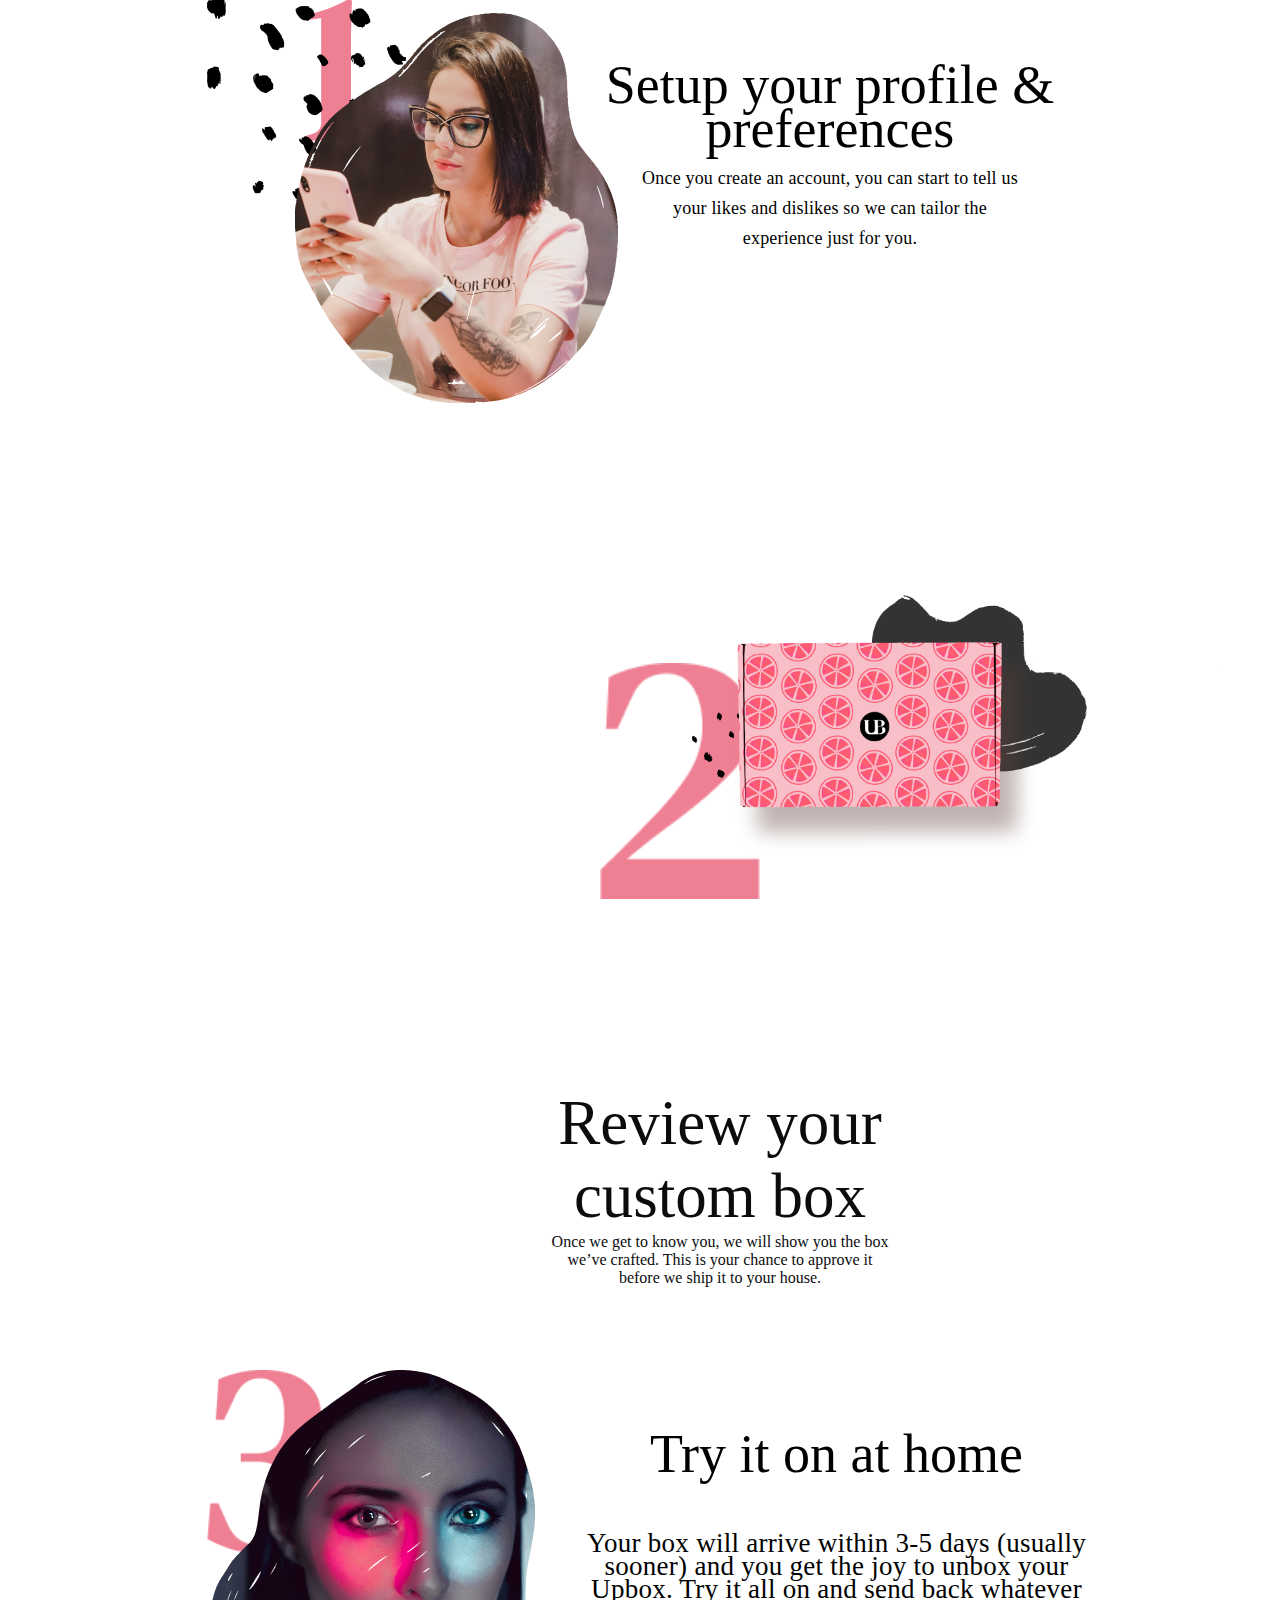
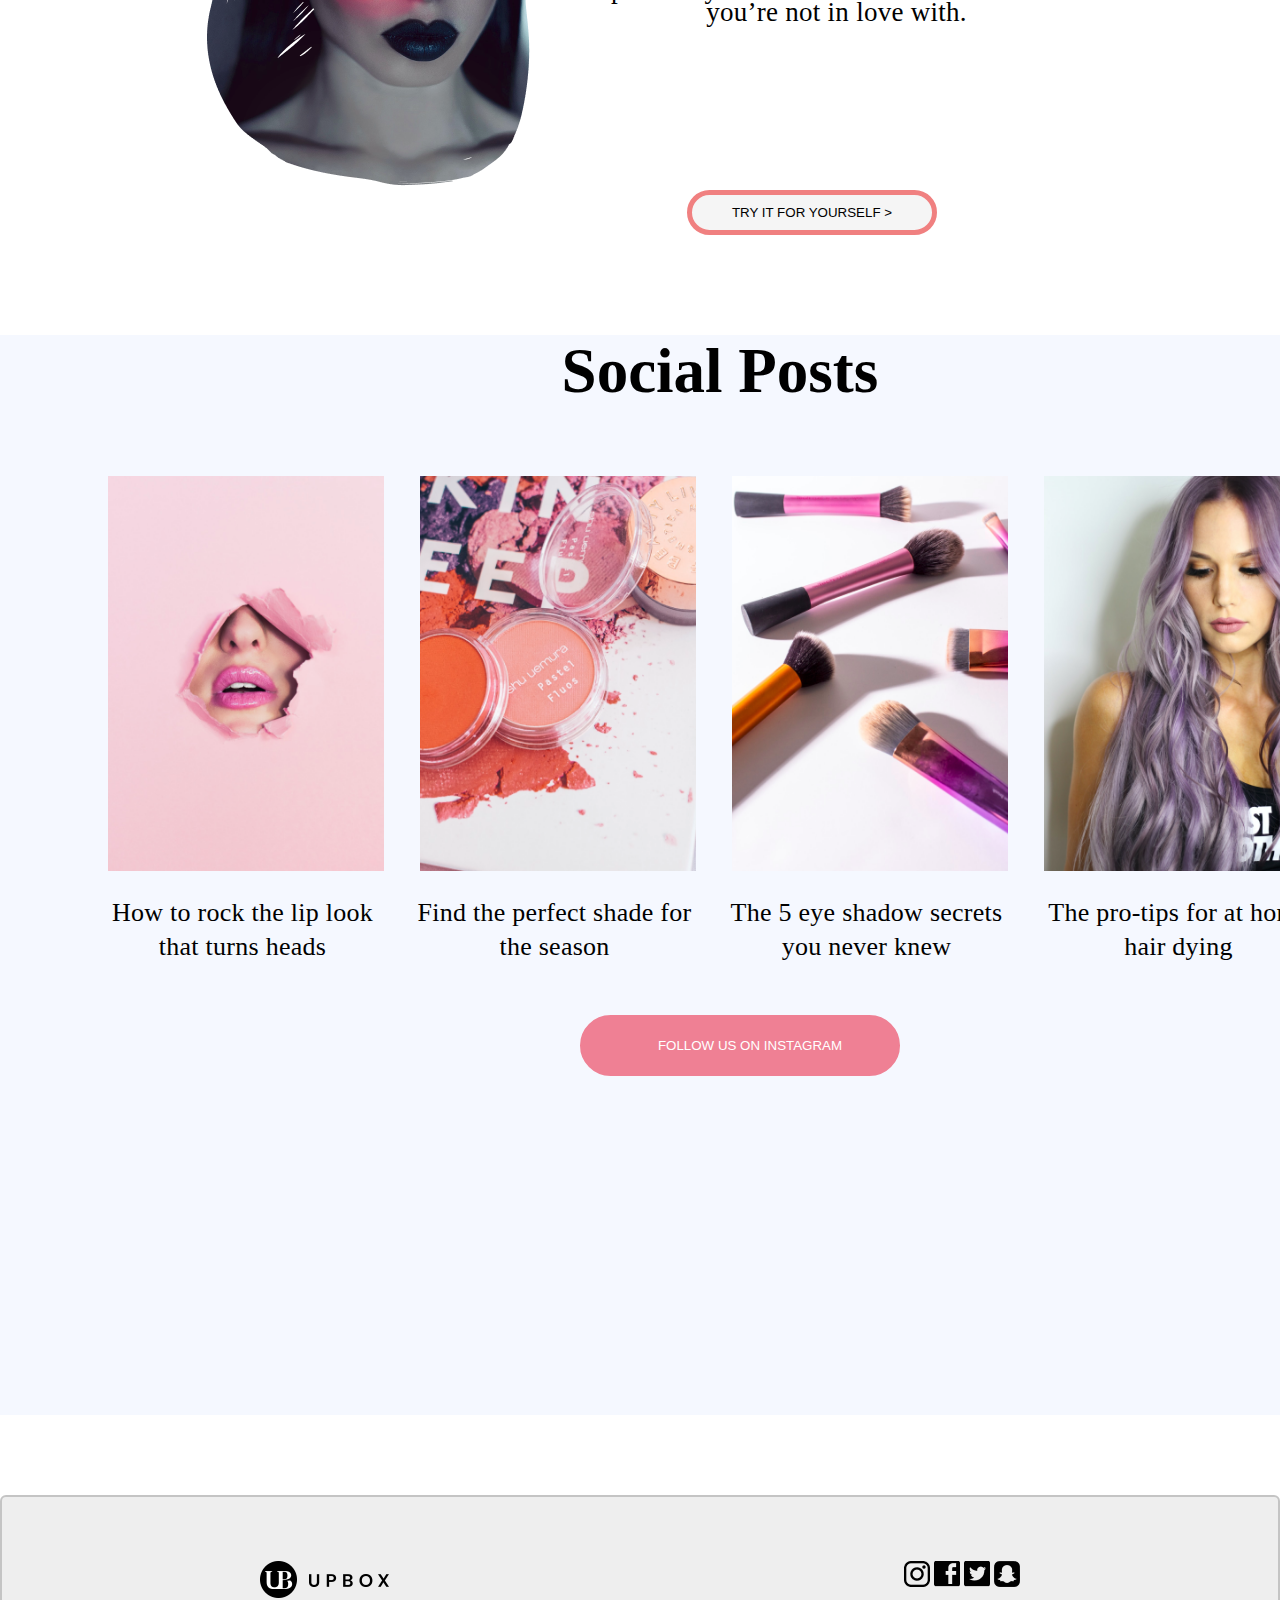
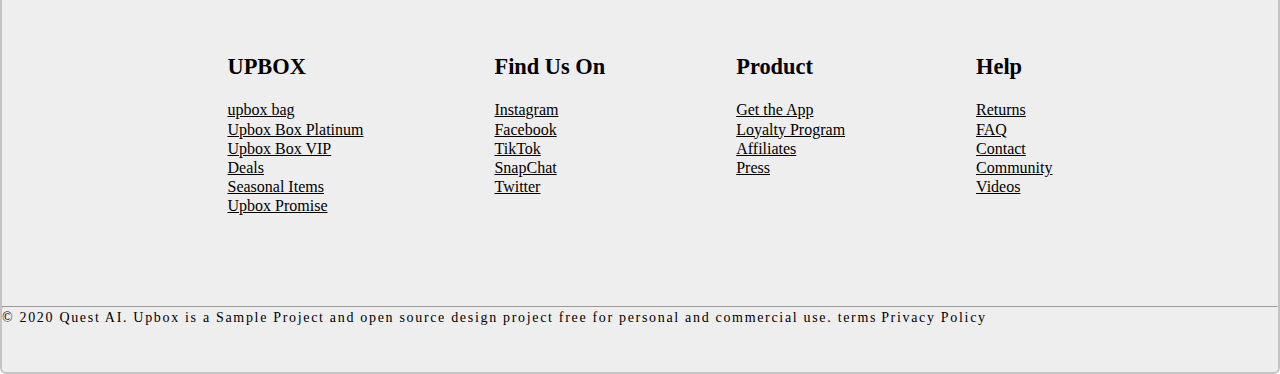
==== commit 717546d0: "first commit" ====
--- a/index.html
+++ b/index.html
@@ -34,10 +34,7 @@
           Look good without <br />
           leaving your house.
         </h1>
-        <p>
-          Upbox is the easiest way to look your best without having to hunt
-          for the perfect makeup combination. Our stylists curate the latest
-          trends and send them directly to your door every month.
+        <p>Upbox is the easiest way to look your best without having to hunt for the perfect makeup combination. Our stylists curate the latest trends and send them directly to your door every month.
         </p>
         <button class="signup">SIGN UP ></button>
       </div>
@@ -123,6 +120,7 @@
 
   </section>
 
+  
   <section class="section-6">
     <h2>Social Posts</h2>
 
--- a/index.css
+++ b/index.css
@@ -3,11 +3,19 @@
   padding: 0;
   box-sizing: border-box;
 }
-body{
+body {
   width: 1440px;
   overflow-x: hidden;
   align-items: center;
-  background: #FFFFFF
+  background: #ffffff;
+}
+.top-navbar {
+  position: fixed;
+  height: 10px;
+  left: 0px;
+  right: 0px;
+  top: 0px;
+  background: url(image/TOPBAR\ 1.png)
 }
 .explore-2 figure {
   background-image: url(image/3.png);
@@ -33,7 +41,7 @@
 .navbar {
   background: url(TOPBAR.png);
   position: fixed;
-  background-position:top;
+  background-position: top;
 }
 .navbar {
   /* background-color: #ffffff; */
@@ -111,9 +119,9 @@
 
 .main-hero-section .hero-left-side p {
   position: absolute;
-  width: 473px;
+  width: 400px;
   height: 96px;
-  left: 0px;
+  margin-left: 50px;
   top: 131px;
 
   font-family: "DM Sans";
@@ -143,16 +151,16 @@
 
   color: #000000;
 }
-.main-hero-section .hero-left-side button {
+.main-hero-section .hero-left-side .signup {
   position: absolute;
   width: 183px;
   height: 61px;
-  left: 0px;
+  left: 070px;
   top: 235px;
 
   background: #ffffff;
   border: 4px solid #ef8094;
-  border-radius: 300px;
+  border-radius: 100px;
 }
 
 .main-hero-section .hero-right-side img {
@@ -160,20 +168,10 @@
   position: absolute;
   width: 892px;
   height: 800px;
-  left: calc(50% - 1092px / 2 + 218.5px);
+  left: calc(55% - 1092px / 2 + 218.5px);
   top: 150px;
   z-index: 1;
 }
-
-/* .main-hero-section .hero-right-side {
-  background: url(image/Marker.png);
-  background-repeat: no-repeat;
-
-  width: 276.32px;
-  height: 398.26px;
-  margin-left: calc(50% - 15.32px / 2 + 100.99px);
-  top: 143.58px;
-} */
 
 section {
   text-align: center;
@@ -186,7 +184,6 @@
   font-size: 4vmin;
   color: #000000;
 }
-
 
 .row {
   display: flex;
@@ -272,6 +269,10 @@
 .events .ctn {
   margin-top: 30px;
 }
+.explore h1 {
+  text-align: center;
+  font-size: 9vmin;
+}
 .explore {
   margin-left: calc(50% - 1237px / 2 + 105.5px);
 }
@@ -422,6 +423,7 @@
   border-color: #6ca7eb;
 }
 
+
 .section-6 {
   height: 120vh;
   width: 100%;
@@ -431,7 +433,6 @@
   display: flex;
   justify-items: center;
   margin-left: 90px;
-  /* margin: 30px 30px 80px 30px; */
 }
 .section-6 h2 {
   margin-top: 80px;
@@ -443,7 +444,6 @@
   color: #000000;
 }
 .section-6 .hed {
-  /* padding-top: 40px; */
   text-align: center;
   font-size: 3vmin;
   width: 30px;
@@ -512,15 +512,11 @@
 }
 
 footer .section-footer .left-side-foter {
-  /* padding: 0 2rem; */
   display: flex;
   justify-content: space-around;
 }
 footer .section-footer .left-side-foter .logo-icon {
-  /* padding: 0 10rem; */
   grid-template-columns: 1fr 1fr;
-
-  /* padding: 20rem; */
 }
 footer .section-footer .right {
   padding: 0 10rem;
@@ -528,7 +524,6 @@
   justify-content: space-around;
 }
 footer .section-footer .left-side-foter .logo-icon .lo {
-  /* padding: 1rem; */
   width: 129px;
   height: 37px;
   left: 4px;
@@ -578,14 +573,16 @@
 }
 
 @media only screen and (max-width: 810px) {
+  body{
+    align-items: center;
+  }
   .top-navbar {
     position: fixed;
     height: 10px;
     left: 0px;
     right: 0px;
     top: 0px;
-
-    background: url(TOPBAR.png);
+    background: url(image/TOPBAR\ 1.png)
   }
 
   .navbar {
@@ -626,24 +623,24 @@
   .events {
     width: 675px;
     height: 325px;
-    left: calc(50% - 675px / 2 + 0.5px);
+    margin-left: calc(30% - 675px / 2 + 0.5px);
     top: 578px;
   }
 
-  .row {
+  /* .row {
     display: flex;
     align-items: center;
-    padding: 30px;
+    padding-right:0% 80%;
     justify-content: space-between;
   }
   .row .col div {
     width: 80%;
   }
-  .row .col {
+  .row .col1 .col2 {
     background-image: url(image/Vector\(1\).png);
     display: flex;
     width: 300px;
-    height: 160px;
+    height: 60vh;
     border: solid 2px;
     flex-direction: column;
     align-items: center;
@@ -671,11 +668,15 @@
   .events p {
     margin-top: 0px;
     font-size: 3vmin;
-  }
+  } */
   .explore {
-    padding-left: 80px;
-  }
-  .explore .common-section .left-side img {
+    width: 675px;
+    height: 325px;
+    margin-left: calc(20% - 675px / 2 + 0.5px);
+    top: 578px;
+    /* padding-left: 80px; */
+  }
+  /* .explore .common-section .left-side img {
     width: 297.47px;
     height: 355.41px;
     margin-left: 47.76px;
@@ -703,10 +704,9 @@
     font-weight: 400;
     font-size: 42px;
     line-height: 56px;
-    /* or 133% */
     text-align: center;
     color: #000000;
-  }
+  } */
 
   .explore-2 figure {
     background-image: url(image/3.png);
@@ -716,8 +716,7 @@
     background-position: 100px 40px;
   }
 
-  .explore .common-section .right-side {
-    /* padding-right: 400px; */
+  /* .explore .common-section .right-side {
     margin-right: 400px;
   }
   .explore .common-section .right-side h2 {
@@ -740,14 +739,76 @@
     margin-right: 1000px;
 
     color: #000000;
-  }
+  } */
 
   .section-4 {
-    width: 979.03px;
-
-    top: 0px;
-  }
-  .section-4 img {
+    width: 675px;
+    height: 325px;
+    margin-left: calc(20% - 675px / 2 + 0.5px);
+    top: 578px;
+    /* width: 979.03px;
+
+    top: 0px; */
+  }
+  .explore-2{
+    width: 675px;
+    height: 450px;
+    margin-left: calc(20% - 675px / 2 + 0.5px);
+    margin-top: 508px;
+  }
+  .common-section-2 .left-side img {
+    width: 250px;
+    height: 350px;
+    margin-left: 150px;
+  }
+
+  .explore-2 .common-section-2 .right-side {
+    width: 675px;
+    height: 325px;
+    margin-left: calc(40% - 675px / 2 + 0.5px);
+    /* width: 350px;
+    height: 149px;
+    margin-left: 50px;
+    flex-direction: column;
+    font-family: "DM Serif Text";
+    font-style: normal;
+    font-weight: 300;
+    font-size: 2vmin;
+    line-height: 60px;
+    color: #000000; */
+  }
+  .explore-2 .common-section-2 .right-side p {
+    margin-bottom: 0px;
+    position: absolute;
+    width: 400px;
+    height: 7px;
+    margin-left: 90px;
+    font-family: "DM Sans";
+    font-style: normal;
+    font-weight: 400;
+    font-size: 2.5vmin;
+    line-height: 18px;
+    letter-spacing: 0.01em;
+
+    color: #000000;
+  }
+
+  .try-btn {
+    margin-bottom: 20px;
+    margin-right: 600px;
+    border: solid 5px;
+    border-color: rgb(240, 128, 143);
+    background: whitesmoke;
+    height: 45px;
+    width: 250px;
+    color: black;
+    border-radius: 300px;
+  }
+  .try-btn:hover {
+    border-radius: 300px;
+    border-color: #6ca7eb;
+  }
+  /* .section-4 img {
     margin-left: 0px;
     height: 500px;
     margin-bottom: 120px;
@@ -785,9 +846,7 @@
 
     font-family: "DM Serif Text";
     font-style: normal;
-    /* font-weight: 400; */
     font-size: 7vmin;
-    /* line-height: 36px; */
 
     color: #000000;
   }
@@ -832,6 +891,11 @@
     height: 90vh;
     width: 100%;
     background: #f5f8ff;
+  } */
+  .section-6 {
+    height: 95vh;
+    width: 100%;
+    background: #f5f8ff;
   }
   .section-6 .hed {
     flex-direction: row;
@@ -839,6 +903,7 @@
     /* display: flex; */
   }
   .section-6 h2 {
+    margin-right: 600px;
     margin-top: 80px;
     font-family: "DM Serif Text";
     font-style: normal;
@@ -848,6 +913,7 @@
     color: #000000;
   }
   .section-6 .hed {
+    /* display: table-row; */
     margin-left: 20px;
     text-align: center;
     font-size: 3vmin;
@@ -874,21 +940,21 @@
 
   .section-6 .task img {
     width: 180px;
-    height: 331px;
+    height: 300px;
     left: 0px;
     top: 106px;
   }
 
-  .section-6 .task img:hover {
+  /* .section-6 .task img:hover {
     border-color: #ef8094;
-  }
+  } */
 
   .section-6 .btn {
     box-sizing: border-box;
 
     width: 320px;
     height: 61px;
-    margin-left: 200px;
+    margin-right: 600px;
     top: 0px;
 
     background: #ef8094;
@@ -897,7 +963,7 @@
     color: #ffffff;
   }
   .section-6 button {
-    padding-left: 20px;
+    padding-right: 20px;
   }
 
   footer .section-footer .right {
@@ -908,7 +974,7 @@
     padding: 30px;
   }
   footer hr {
-    margin-top: 30px;
+    margin-top: 20px;
   }
   .hero {
     background: #f5f8ff;
@@ -945,7 +1011,7 @@
     font-family: "DM Sans";
     font-style: normal;
     font-weight: 400;
-    font-size: 14px;
+    font-size: 2vmin;
     line-height: 18px;
     letter-spacing: 0.01em;
 
@@ -962,7 +1028,7 @@
     font-family: "DM Serif Display";
     font-style: normal;
     font-weight: 500;
-    font-size: 9vmin;
+    font-size: 7vmin;
     line-height: 45px;
 
     /* or 114% */
@@ -992,26 +1058,25 @@
 }
 
 @media only screen and (max-width: 450px) {
-  body{
-    overflow: hidden;
+  body {
+    overflow-y: hidden;
+    /* overflow: hidden; */
     width: 100%;
     align-items: center;
   }
   .top-navbar {
     background: url(TOPBAR.png);
-
-  }
-
-  /* .navbar {
-    width: 0%;
-    position: fixed; */
-    /* height: 70px; */
-    /* left: 0px;
+  }
+  .navbar {
+    position: absolute;
+    height: 90px;
+    left: 0px;
     right: 0px;
-    top: 11px; */
-
-    /* background: #a51414;
-  } */
+    top: 11px;
+
+    background: #ffffff;
+  }
+
   .menu-btn {
     display: block;
   }
@@ -1053,18 +1118,17 @@
   .col1 {
     max-width: 90%;
   }
-  .row .col2 p{
+  .row .col2 p {
     font-size: 6vmin;
     text-align: center;
     margin-left: 30px;
   }
-  .row .col1 p{
+  .row .col1 p {
     font-size: 6vmin;
     text-align: center;
     margin-left: 30px;
   }
   .events p {
-    
     margin-left: 90px;
     align-items: center;
     width: 200px;
@@ -1077,7 +1141,6 @@
     height: 200px;
     margin-right: 280px;
     margin-top: 20px;
-
   }
   .row .col1 {
     background-image: url(image/Vector\(1\).png);
@@ -1102,35 +1165,35 @@
     position: absolute;
     width: 307px;
     height: 493px;
-    left: calc(50% - 307px / 2 + 4.5px);
+    left: calc(45% - 307px / 2 + 4.5px);
     margin-top: 0px;
   }
   .hero .main-hero-section .hero-left-side h1 {
     position: absolute;
     width: 302px;
     height: 224px;
-    left: 5px;
+    left: 2px;
     top: 0px;
 
     font-family: "DM Serif Text";
     font-style: normal;
     font-weight: 400;
     font-size: 9vmin;
-    line-height: 50px;
+    line-height: 60px;
 
     color: #000000;
   }
   .hero .main-hero-section .hero-left-side p {
     position: absolute;
-    width: 293px;
+    width: 283px;
     height: 166px;
-    left: 5px;
+    left: calc(30% - 307px / 2 + 4.5px);
     /* top: 210px; */
 
     font-family: "DM Sans";
     font-style: normal;
     font-weight: 400;
-    font-size: 18px;
+    font-size: 3vmin;
     line-height: 23px;
     letter-spacing: 0.01em;
 
@@ -1141,7 +1204,7 @@
     width: 183px;
     height: 61px;
     left: 40px;
-    top: 350px;
+    top: 250px;
   }
   .events h1 {
     font-size: 9vmin;
@@ -1177,7 +1240,7 @@
     padding-left: 150px;
     flex-direction: column;
   }
-  .explore .common-section .right-side h2{
+  .explore .common-section .right-side h2 {
     width: 277px;
     height: 96px;
     margin-left: 55px;
@@ -1186,7 +1249,6 @@
     text-align: center;
     font-size: 9vmin;
     /* margin-right: 55px; */
-
   }
   .explore .common-section .right-side p {
     width: 277px;
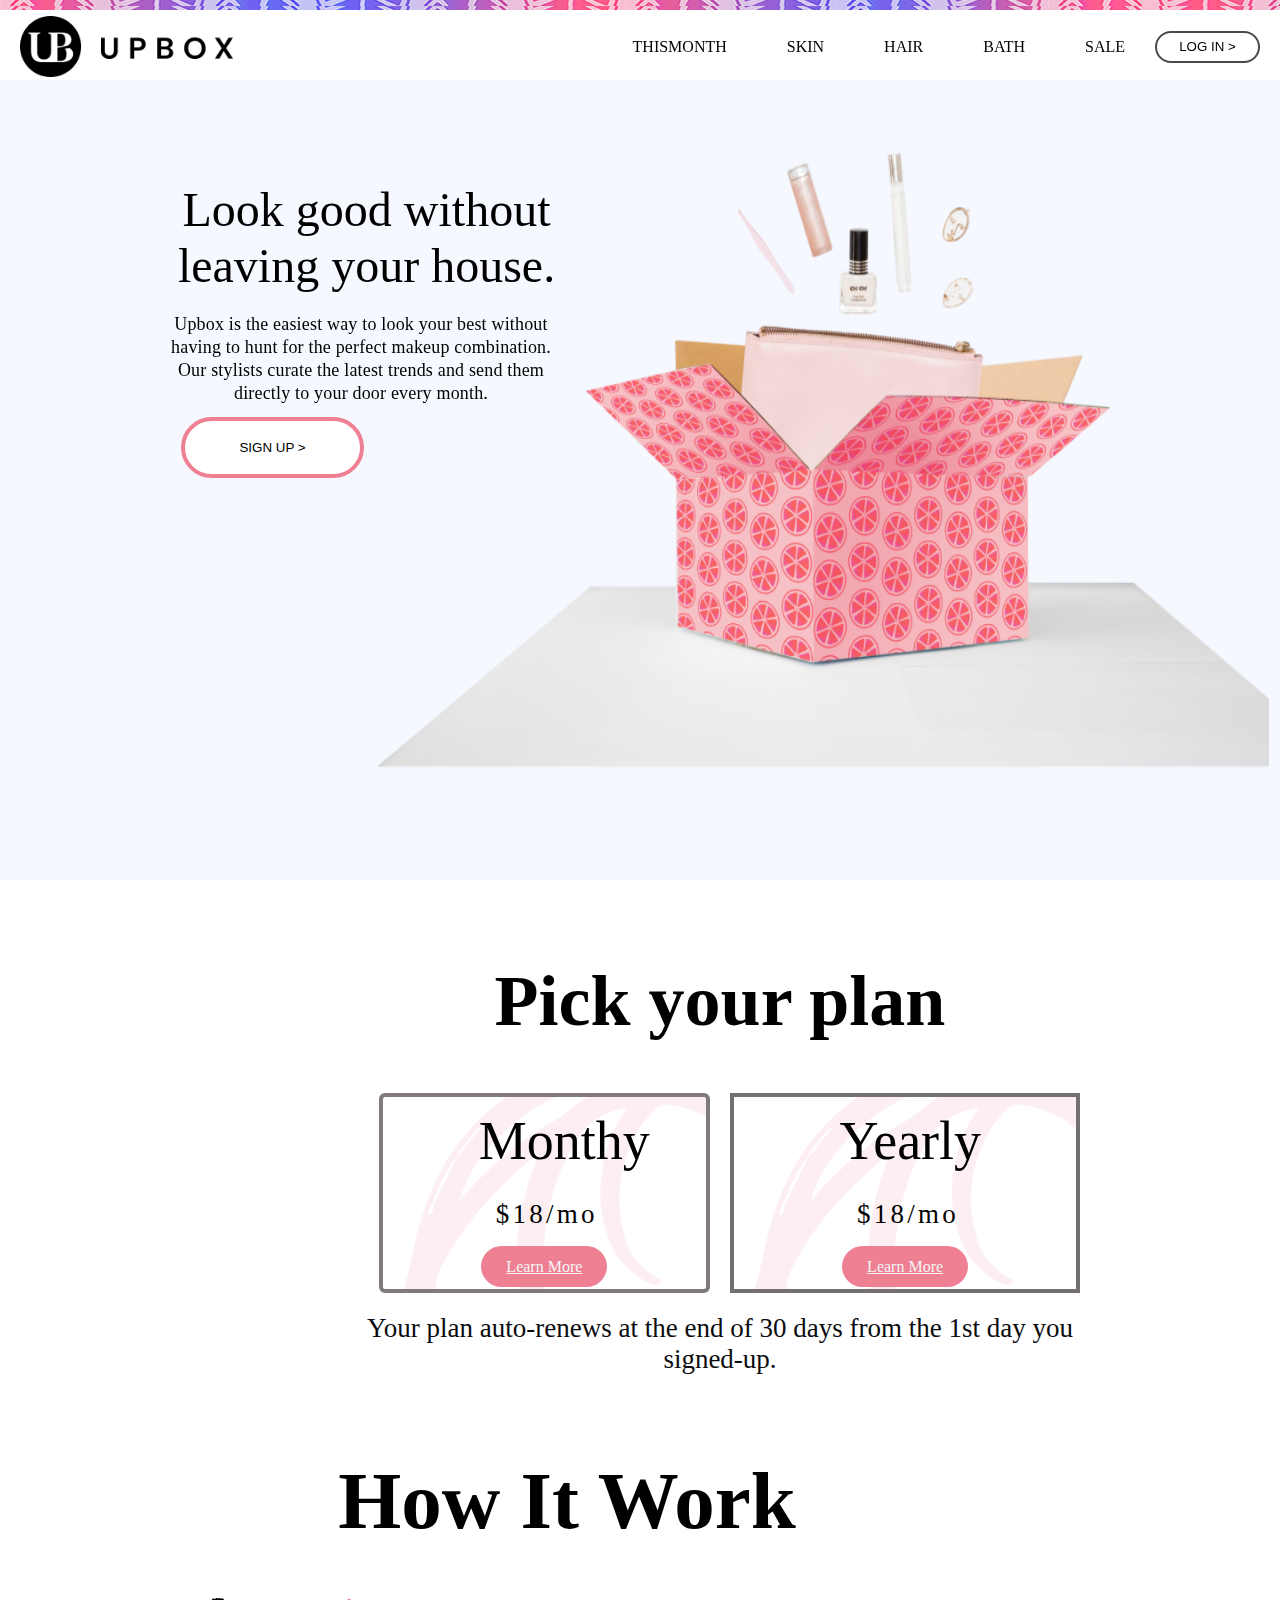
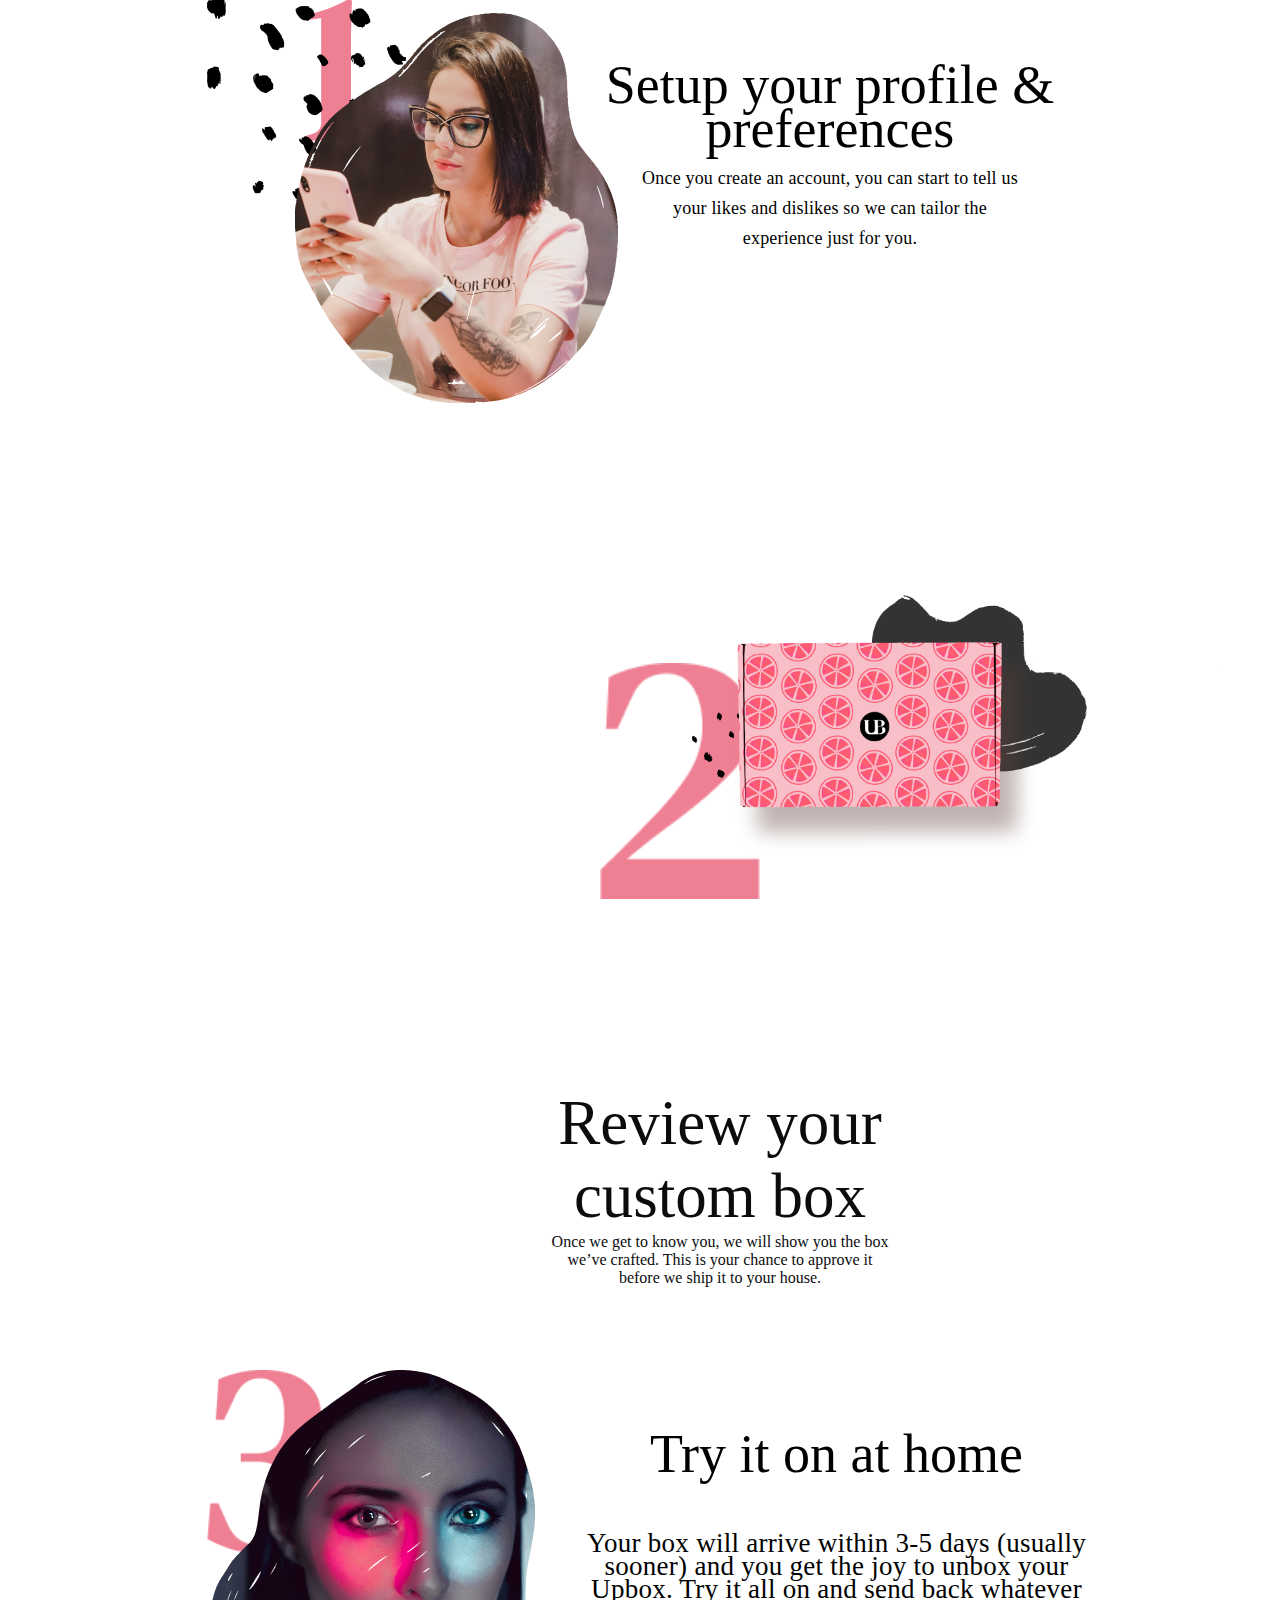
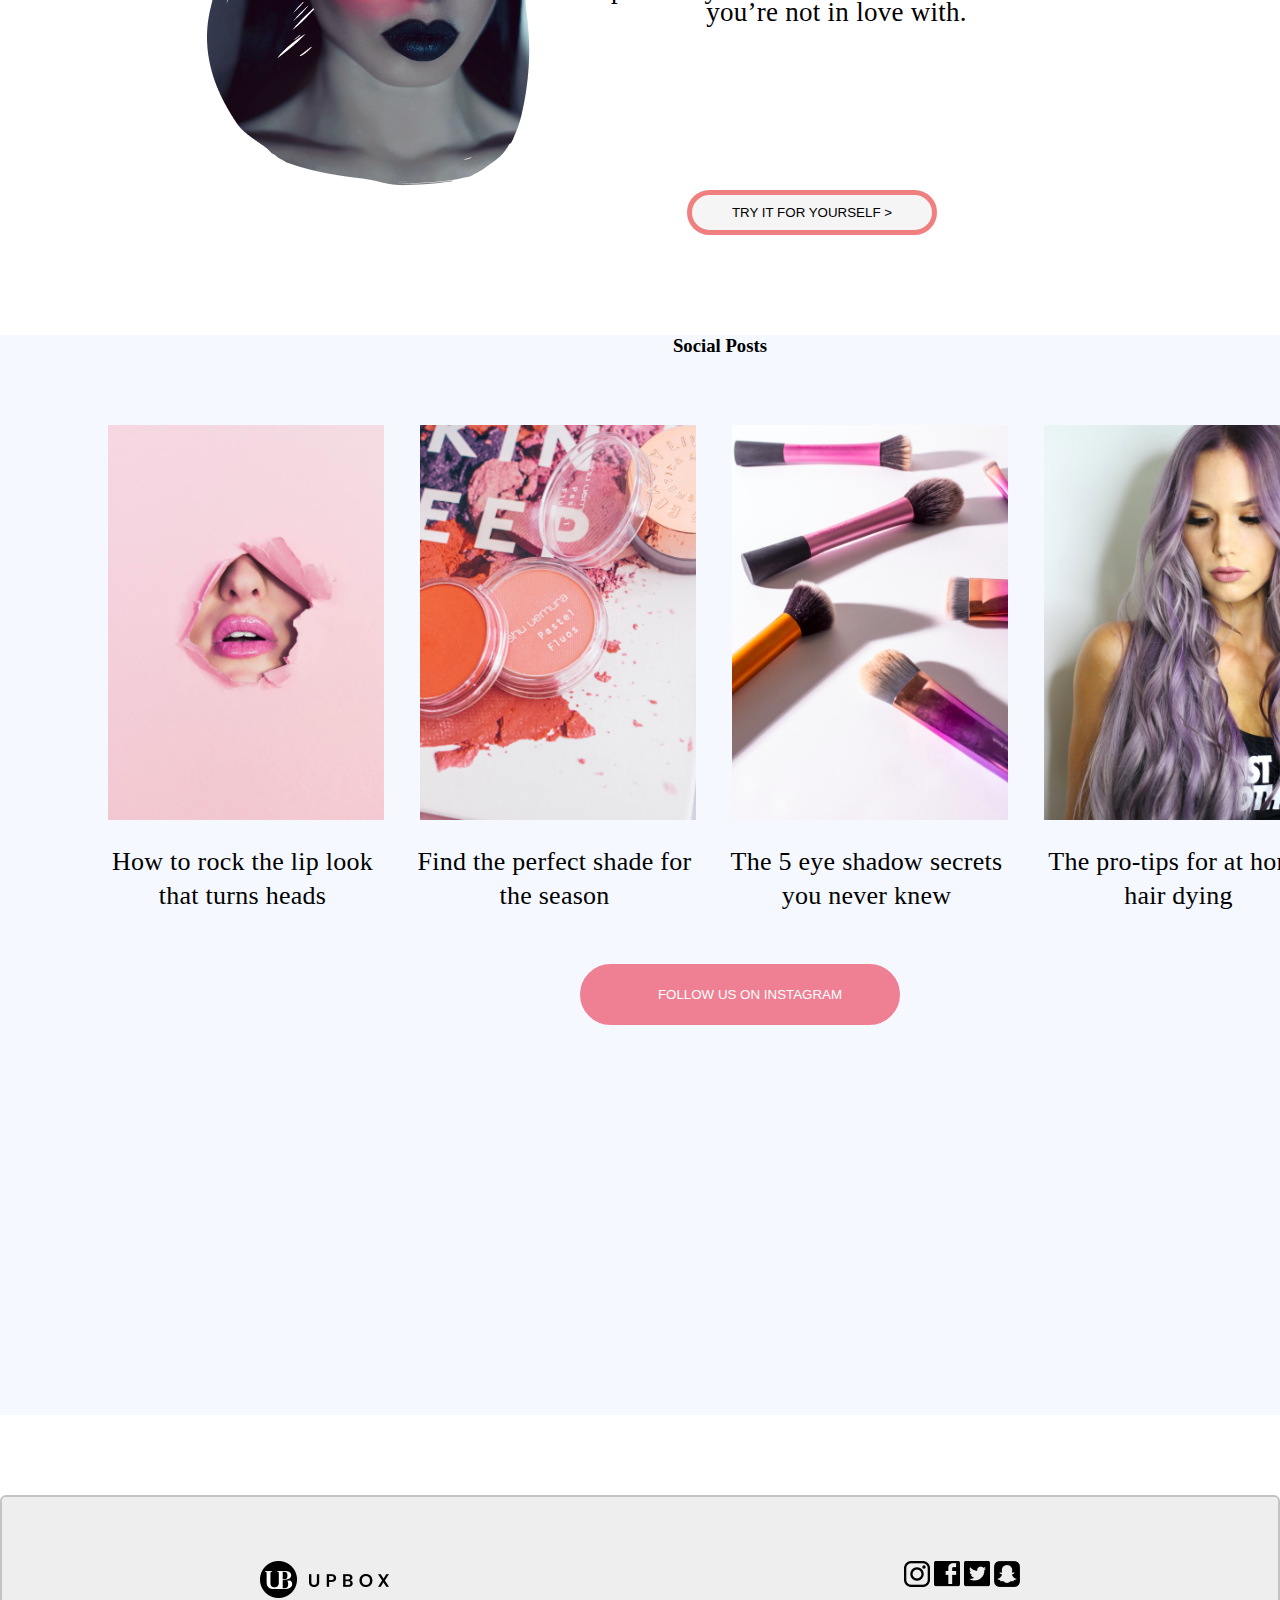
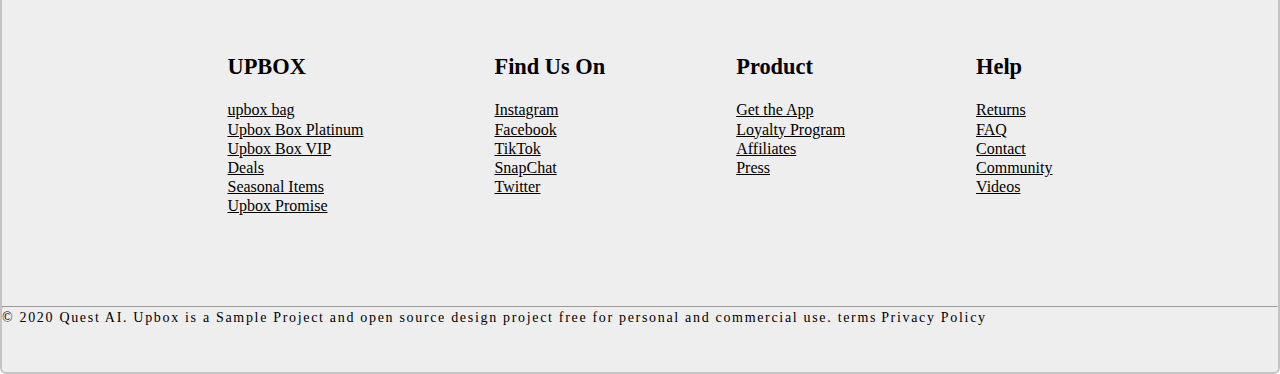
==== commit 32b7f05a: "first commit" ====
--- a/index.html
+++ b/index.html
@@ -122,7 +122,7 @@
 
   
   <section class="section-6">
-    <h2>Social Posts</h2>
+    <h3>Social Posts</h3>
 
     <div class="hed">
       <div class="task">
--- a/index.css
+++ b/index.css
@@ -15,7 +15,7 @@
   left: 0px;
   right: 0px;
   top: 0px;
-  background: url(image/TOPBAR\ 1.png)
+  background: url(image/TOPBAR\ 1.png);
 }
 .explore-2 figure {
   background-image: url(image/3.png);
@@ -423,7 +423,6 @@
   border-color: #6ca7eb;
 }
 
-
 .section-6 {
   height: 120vh;
   width: 100%;
@@ -573,7 +572,7 @@
 }
 
 @media only screen and (max-width: 810px) {
-  body{
+  body {
     align-items: center;
   }
   .top-navbar {
@@ -582,7 +581,7 @@
     left: 0px;
     right: 0px;
     top: 0px;
-    background: url(image/TOPBAR\ 1.png)
+    background: url(image/TOPBAR\ 1.png);
   }
 
   .navbar {
@@ -750,7 +749,7 @@
 
     top: 0px; */
   }
-  .explore-2{
+  .explore-2 {
     width: 675px;
     height: 450px;
     margin-left: calc(20% - 675px / 2 + 0.5px);
@@ -1058,32 +1057,33 @@
 }
 
 @media only screen and (max-width: 450px) {
+  .top-navbar {
+    position: fixed;
+    height: 10px;
+    left: 0px;
+    right: 0px;
+    top: 0px;
+    background-size: auto;
+    background: url(image/TOPBAR\ 1.png);
+  }
   body {
-    overflow-y: hidden;
-    /* overflow: hidden; */
     width: 100%;
     align-items: center;
   }
-  .top-navbar {
-    background: url(TOPBAR.png);
-  }
+
   .navbar {
-    position: absolute;
+    position: fixed;
     height: 90px;
     left: 0px;
     right: 0px;
     top: 11px;
 
-    background: #ffffff;
+    background: #faf8f8;
   }
 
   .menu-btn {
     display: block;
   }
-  /* .navbar {
-    background-color: #f5f8ff;
-    padding: 0;
-  } */
   .logo {
     position: absolute;
     height: 50px;
@@ -1095,7 +1095,7 @@
     width: 100%;
     height: 100vh;
     justify-content: center;
-    background: whitesmoke;
+    /* background: whitesmoke; */
     margin-top: -900px;
     transition: all 0.5s ease;
   }
@@ -1107,7 +1107,10 @@
     margin: 30px auto;
   }
   .events {
-    align-items: center;
+    width: 675px;
+    height: 325px;
+    margin-left: calc(80% - 675px / 2 + 0.5px);
+    top: 578px;
   }
   .row {
     width: 100%;
@@ -1144,15 +1147,16 @@
   }
   .row .col1 {
     background-image: url(image/Vector\(1\).png);
+
     box-sizing: border-box;
     width: 250px;
     height: 200px;
-    margin-left: calc(4% - 575px / 2);
-    top: 0px;
-    border-radius: 6px;
-  }
+    margin-left: 20px;
+    margin-top: 20px;
+  }
+
   .hero {
-    height: 900px;
+    height: 140vh;
     width: 100%;
   }
   .hero .main-hero-section {
@@ -1165,11 +1169,26 @@
     position: absolute;
     width: 307px;
     height: 493px;
-    left: calc(45% - 307px / 2 + 4.5px);
-    margin-top: 0px;
+    left: calc(50% - 307px / 2 + 4.5px);
+    top: 43px;
   }
   .hero .main-hero-section .hero-left-side h1 {
     position: absolute;
+    width: 305px;
+    height: 224px;
+    left: 3px;
+    top: 0px;
+
+    font-family: "DM Serif Text";
+    font-style: normal;
+    font-weight: 400;
+    font-size: 48px;
+    line-height: 56px;
+
+    /* or 117% */
+
+    color: #000000;
+    /* position: absolute;
     width: 302px;
     height: 224px;
     left: 2px;
@@ -1181,19 +1200,19 @@
     font-size: 9vmin;
     line-height: 60px;
 
-    color: #000000;
+    color: #000000; */
   }
   .hero .main-hero-section .hero-left-side p {
     position: absolute;
-    width: 283px;
+    width: 293px;
     height: 166px;
-    left: calc(30% - 307px / 2 + 4.5px);
-    /* top: 210px; */
+    margin-left: 0px;
+    top: 252px;
 
     font-family: "DM Sans";
     font-style: normal;
     font-weight: 400;
-    font-size: 3vmin;
+    font-size: 18px;
     line-height: 23px;
     letter-spacing: 0.01em;
 
@@ -1204,7 +1223,7 @@
     width: 183px;
     height: 61px;
     left: 40px;
-    top: 250px;
+    top: 400px;
   }
   .events h1 {
     font-size: 9vmin;
@@ -1232,8 +1251,10 @@
     color: #000000;
   }
   .explore {
-    margin-top: 90%;
-    width: 100%;
+    width: 675px;
+    height: 325px;
+    margin-left: calc(30% - 675px / 2 + 0.5px);
+    margin-top: 348px;
   }
   .explore .common-section {
     margin-top: 0%;
@@ -1269,12 +1290,14 @@
     top: 3.12px;
   }
   .section-4 {
-    margin-top: 390px;
+    width: 675px;
+    height: 325px;
+    margin-left: calc(50% - 675px / 2 + 0.5px);
+    margin-top: 448px;
   }
 
   .section-4 .ss {
-    margin-bottom: 80px;
-    margin-right: 600px;
+    margin-left: calc(50% - 675px / 2 + 0.5px);
   }
   .section-4 img {
     background-image: url(image/2\(1\).png);
@@ -1297,53 +1320,35 @@
     font-size: 9vmin;
   }
   .explore-2 {
-    width: 100%;
-  }
+    width: 675px;
+    height: 125vh;
+    margin-left: calc(15% - 675px / 2 + 0.5px);
+    margin-top: 448px;
+  }
+  
   .explore-2 .common-section-2 {
     padding-left: 200px;
     margin: 20px auto;
     flex-direction: column;
   }
-  .explore-2 .common-section-2 .right-side h2 {
-    width: 270.85px;
-    height: 91px;
-    left: 34px;
-    top: 452px;
-
-    font-family: "DM Serif Text";
-    font-style: normal;
-    font-weight: 400;
-    font-size: 7vmin;
-    line-height: 44px;
-
-    color: #000000;
-  }
+ 
   .explore-2 .common-section-2 .right-side h2 {
     font-size: 9vmin;
     margin-left: 140px;
   }
   .explore-2 .common-section-2 .right-side p {
-    width: 281px;
-    height: 159px;
-    left: 35px;
-    margin-top: 5px;
-
-    font-family: "DM Sans";
-    font-style: normal;
-    font-weight: 400;
-    font-size: 18px;
-    line-height: 23px;
-    letter-spacing: 0.01em;
-
-    color: #000000;
+    width: 180px;
+    font-size: 4vmin;
+    margin-left: 300px;
   }
   .explore-2 .try-btn {
+    margin-bottom: 120px;
     box-sizing: border-box;
     background-color: #368ef3;
     width: 204px;
     height: 51px;
-    margin-left: 380px;
-    margin-top: 50px;
+    margin-left: 360px;
+    /* margin-top: 50px; */
 
     background: #ffffff;
     border: 4px solid #ef8094;
@@ -1352,8 +1357,11 @@
   .section-6 .hed {
     flex-direction: column;
   }
+  
   .section-6 {
+    margin-top: 20px;
     width: 100%;
+    padding: 0 20px;
     height: 2321.18px;
   }
   .section-6 .btn {
@@ -1383,6 +1391,10 @@
 
     color: #000000;
   }
+  .section-6 h3{
+    font-size: 9vmin;
+    /* margin-left: 30pc; */
+  }
   .section-6 .task img:hover {
     border-color: #ef8094;
   }
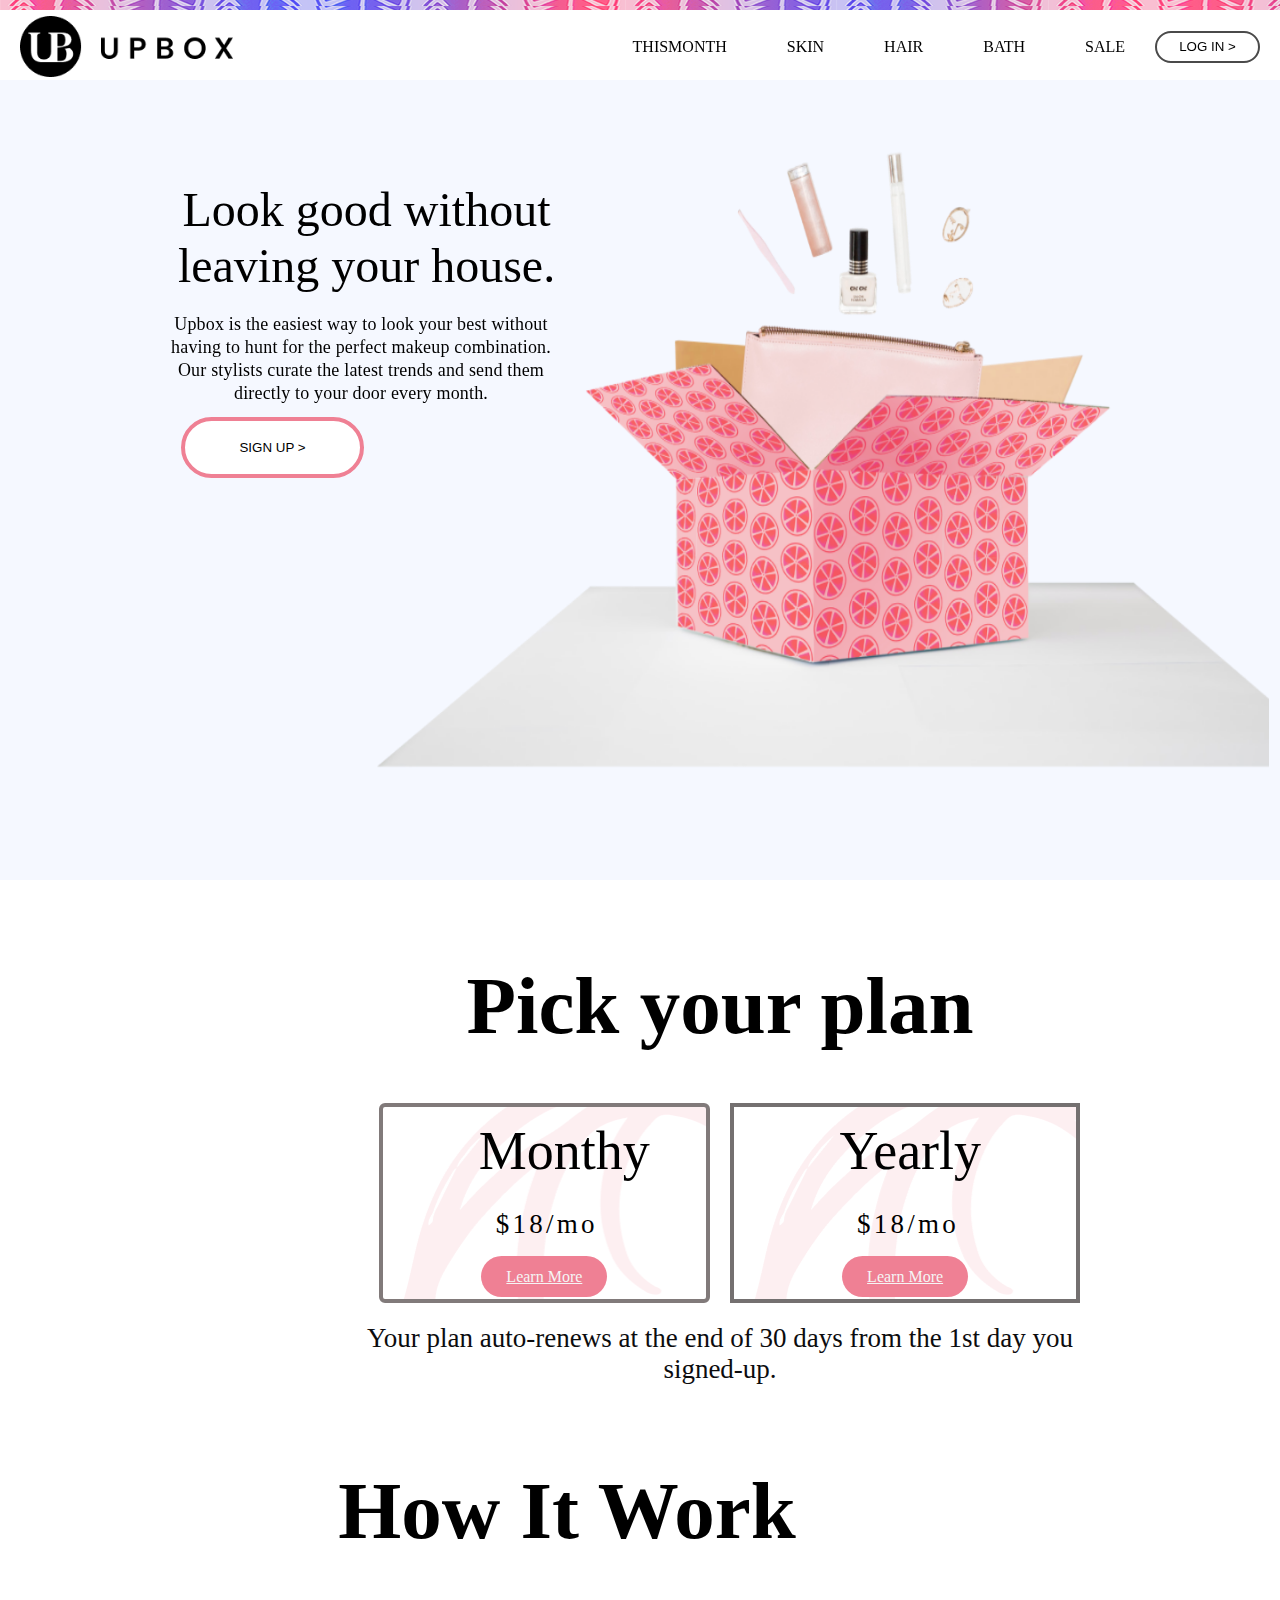
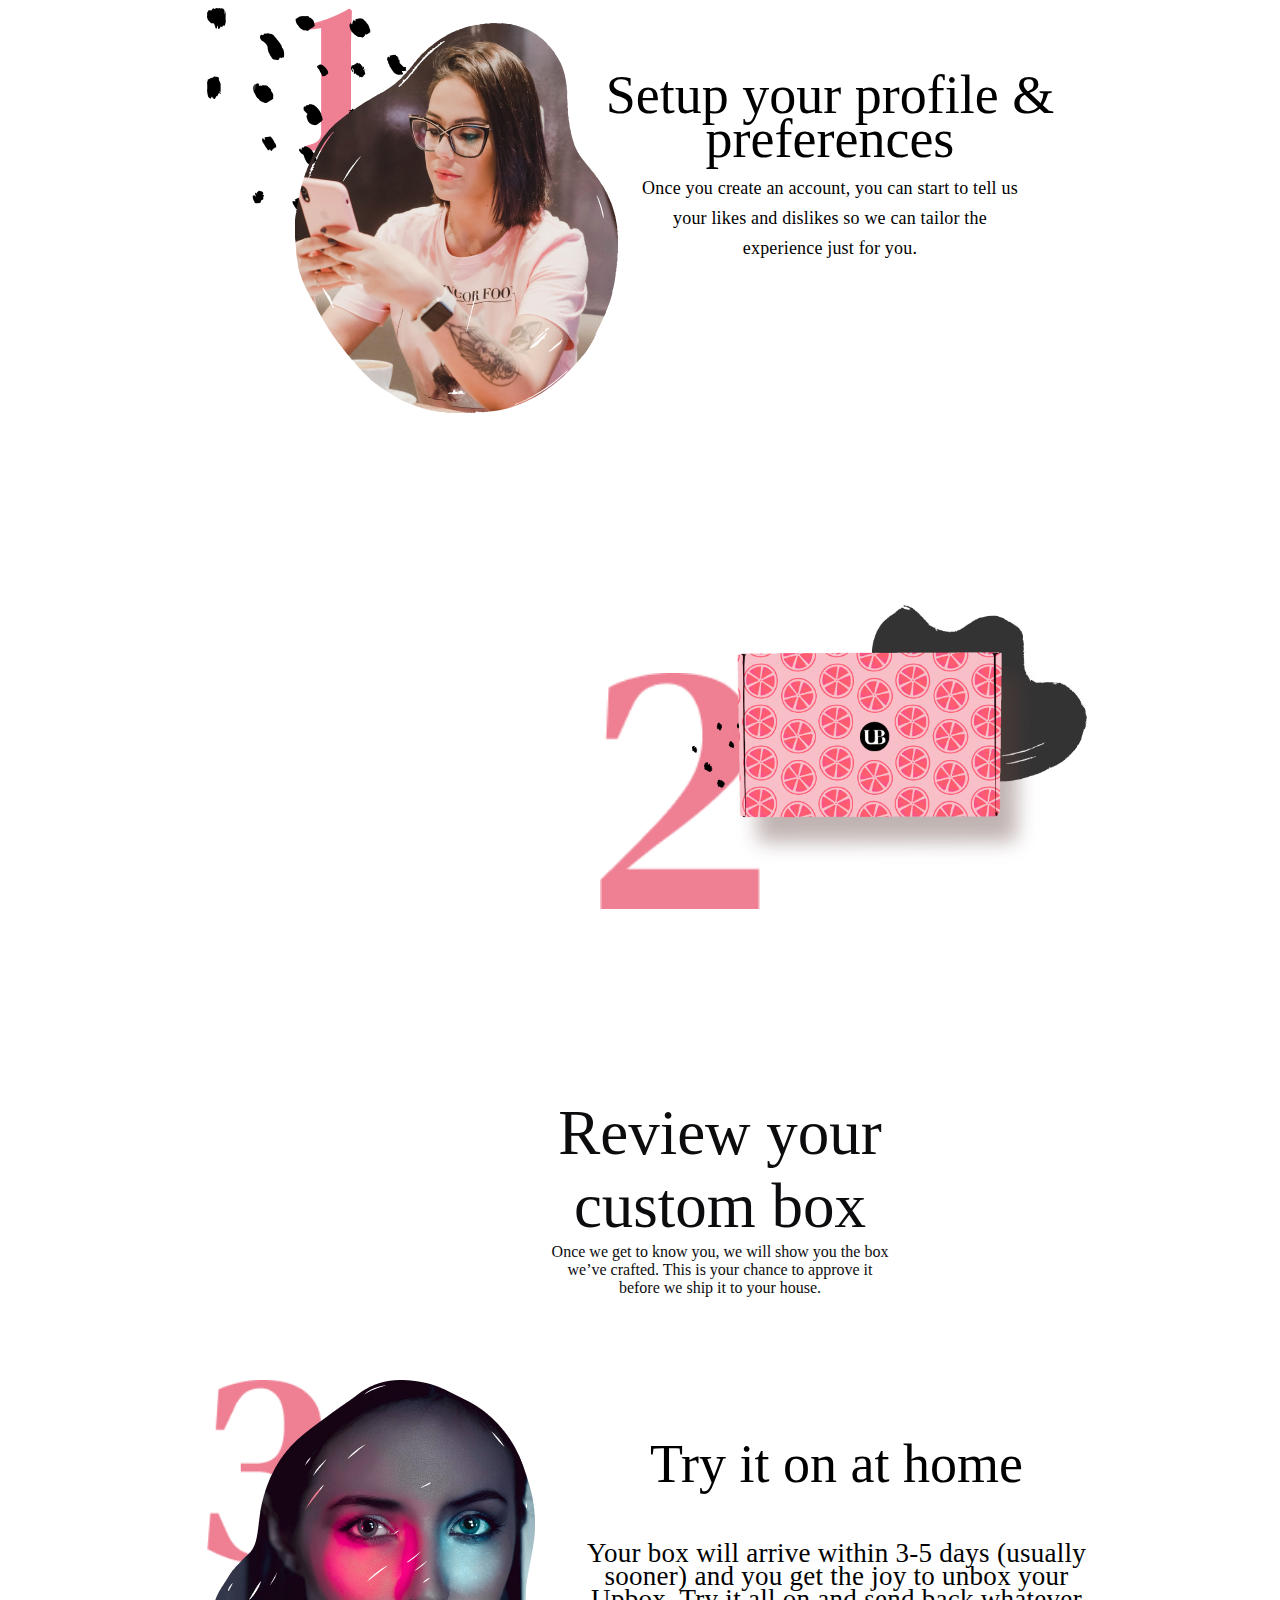
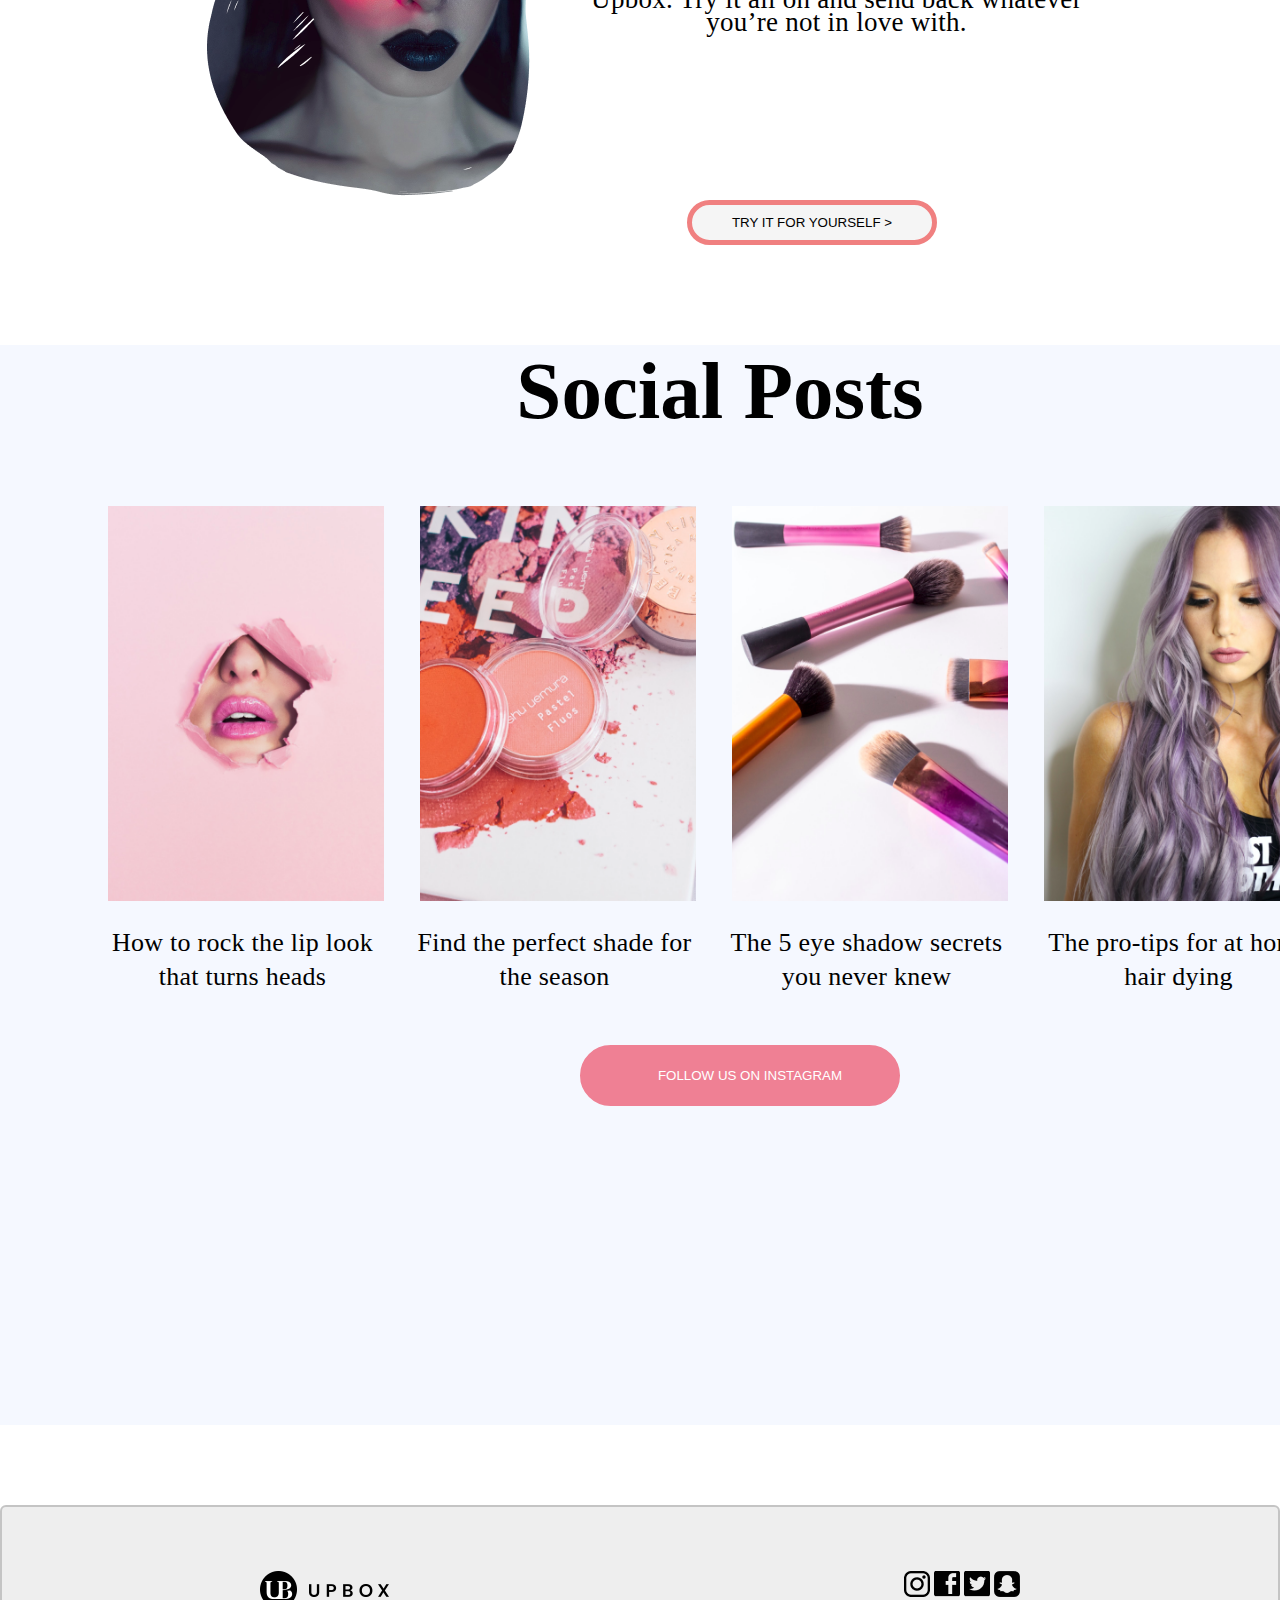
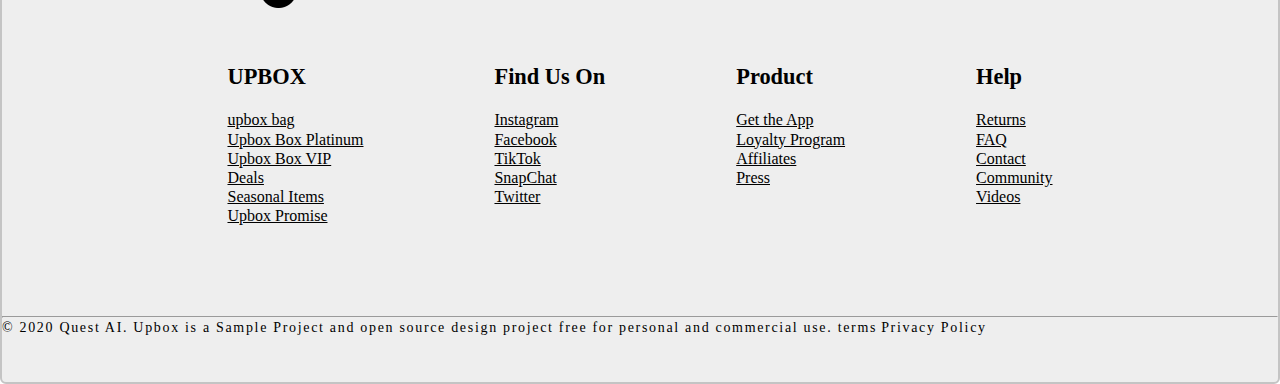
==== commit c6a1ce09: "first commit" ====
--- a/index.html
+++ b/index.html
@@ -5,7 +5,7 @@
   <meta charset="UTF-8" />
   <meta http-equiv="X-UA-Compatible" content="IE=edge" />
   <meta name="viewport" content="width=device-width, initial-scale=1.0" />
-  <title>tablate</title>
+  <title>Page</title>
   <link rel="stylesheet" href="index.css" />
 </head>
 
@@ -69,7 +69,7 @@
 
   <section class="explore">
     <!-- <div class="title"> -->
-      <h1>How It Work</h1>
+      <h3>How It Work</h3>
       <div class="line"></div>
     <!-- </div> -->
 
@@ -257,47 +257,3 @@
 </body>
 
 </html>
-
-<!-- 
-  <!DOCTYPE html>
-  <html lang="en">
-    <head>
-      <meta charset="UTF-8" />
-      <meta http-equiv="X-UA-Compatible" content="IE=edge" />
-      <meta name="viewport" content="width=device-width, initial-scale=1.0" />
-      <title>Document</title>
-      <link rel="stylesheet" href="tablat.css" />
-    </head>
-    <body>
-      <nav class="navbar">
-          <img class="logo" src="image/Logo.png" alt="logo">
-          <ul class="nav-links">
-          <li class="active"><a href="#"></a>Home</li>
-          <li><a href="#"></a>Tours</li>
-          <li><a href="#"></a>Explore</li>
-          <li><a href="#"></a>About</li>
-          <li class="ctn"><a href="#" class="ctn">Contact</a></li>
-        </ul>
-        <img src="image/Hamburger.png" alt="" class="menu-btn" />
-      </nav>
-  
-      <header>
-          <div class="main-hero-section">
-              <div class="hero-left-side">
-                <h1>
-                  Look good without <br />
-                  leaving your house.
-                </h1>
-                <p>
-                  Upbox is the easiest way to look your best without having to hunt
-                  for the perfect makeup combination. Our stylists curate the latest
-                  trends and send them directly to your door every month.
-                </p>
-                <button>SIGN UP ></button>
-              </div>
-              <div class="hero-right-side">
-                <img src="image/BOX(2).png" alt="heropage" />
-              </div>
-            </div>
-    
-      </header> -->--- a/index.css
+++ b/index.css
@@ -185,6 +185,9 @@
   color: #000000;
 }
 
+.events h1{
+  font-size: 9vmin;
+}
 .row {
   display: flex;
   /* align-items: center; */
@@ -269,7 +272,7 @@
 .events .ctn {
   margin-top: 30px;
 }
-.explore h1 {
+.explore h3 {
   text-align: center;
   font-size: 9vmin;
 }
@@ -487,6 +490,9 @@
   border-radius: 300px;
   color: #ffffff;
 }
+.section-6 h3{
+  font-size: 9vmin;
+}
 .section-6 button {
   padding-left: 20px;
 }
@@ -1109,7 +1115,7 @@
   .events {
     width: 675px;
     height: 325px;
-    margin-left: calc(80% - 675px / 2 + 0.5px);
+    margin-left: calc(83% - 675px / 2 + 0.5px);
     top: 578px;
   }
   .row {
@@ -1142,7 +1148,7 @@
     box-sizing: border-box;
     width: 250px;
     height: 200px;
-    margin-right: 280px;
+    margin-left: 40px;
     margin-top: 20px;
   }
   .row .col1 {
@@ -1151,7 +1157,7 @@
     box-sizing: border-box;
     width: 250px;
     height: 200px;
-    margin-left: 20px;
+    margin-left: 40px;
     margin-top: 20px;
   }
 
@@ -1188,19 +1194,7 @@
     /* or 117% */
 
     color: #000000;
-    /* position: absolute;
-    width: 302px;
-    height: 224px;
-    left: 2px;
-    top: 0px;
-
-    font-family: "DM Serif Text";
-    font-style: normal;
-    font-weight: 400;
-    font-size: 9vmin;
-    line-height: 60px;
-
-    color: #000000; */
+   
   }
   .hero .main-hero-section .hero-left-side p {
     position: absolute;
@@ -1236,19 +1230,10 @@
     margin-left: 90px;
     margin-top: 500px;
   }
-  .explore h1 {
-    position: relative;
-    width: 511px;
-    height: 149px;
-    margin-top: 90px;
-
-    font-family: "DM Serif Text";
-    font-style: normal;
-    font-weight: 400;
-    font-size: 48px;
-    line-height: 56px;
-    text-align: center;
-    color: #000000;
+  .explore h3 {
+    margin-left: 90px;
+    margin-bottom: 50px;
+    font-size: 9vmin;
   }
   .explore {
     width: 675px;
@@ -1404,13 +1389,28 @@
     display: flex;
   }
   .footer-back {
-    height: 550px;
+    height: 510px;
   }
 
   footer .section-footer .right .footer-div-2 {
     padding: 8px;
   }
-
+  footer .right a{
+    font-size: 2.5vmin;
+    padding: 0% 10p;
+    line-height: 160%;
+
+  }
+  footer .footer-div-2 .right{
+    padding: 50px;
+  }
+  footer .right h4{
+    font-size: 3.5vmin;
+  }
+ footer .footer-BG p{
+    font-size: 3vmin;
+
+  }
   footer .section-footer .right .footer-div-2 li {
     text-decoration: none;
   }
